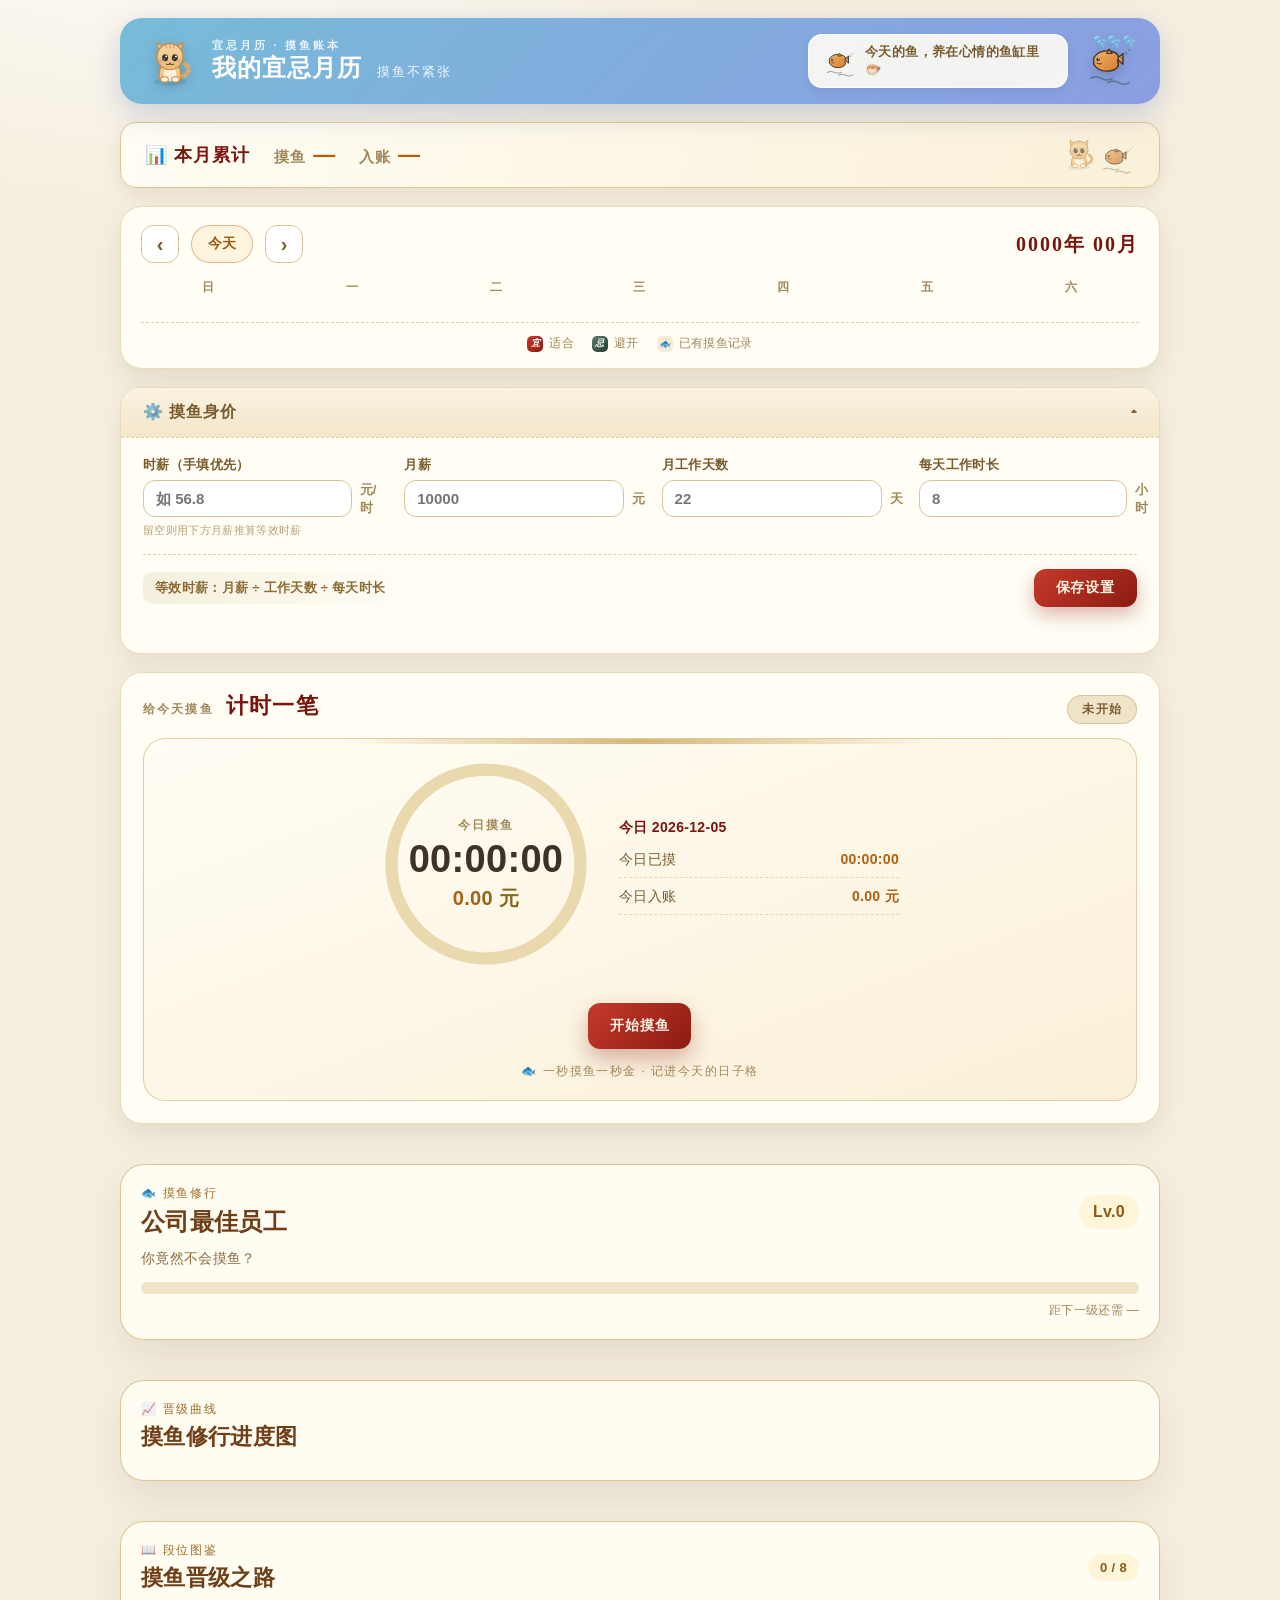
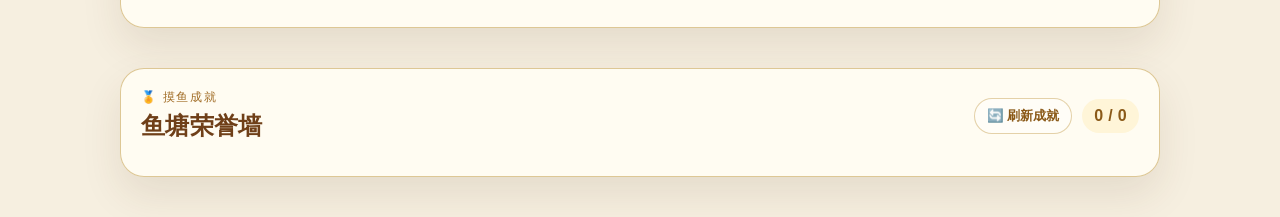
==== extension/full.html @ 632008d7 "feat: 等级系统v1" ====
<!DOCTYPE html>
<html lang="zh-CN">
<head>
  <meta charset="utf-8" />
  <meta name="viewport" content="width=device-width, initial-scale=1.0" />
  <title>宜忌月历 · 摸鱼账本</title>
  <link rel="stylesheet" href="css/style.css" />
  <link rel="stylesheet" href="css/mascots.css" />
</head>
<body>
  <div class="app">
    <!-- 顶部横幅：猫与鱼 · 可爱月历 -->
    <header class="banner">
      <div class="banner-deco banner-deco-left"><img src="assets/mascot-cat.svg" alt="打盹摸鱼小猫" class="mascot-inline" /></div>
      <div class="banner-text">
        <span class="banner-kicker">宜忌月历 · 摸鱼账本</span>
        <h1 class="banner-title">我的宜忌月历 <em>摸鱼不紧张</em></h1>
      </div>
      <div class="banner-fortune" id="banner-fortune">
        <span class="fortune-cat"><img src="assets/mascot-fish.svg" alt="摸鱼小鱼" class="mascot-inline" /></span>
        <span class="fortune-text" id="fortune-text">🐟 今日摸鱼 · 明日摸鱼</span>
      </div>
      <div class="banner-deco banner-deco-right"><img src="assets/mascot-fish.svg" alt="摸鱼小鱼" class="mascot-inline" />
        <span class="mf-bubbles"><span>🫧</span><span>🫧</span><span>🫧</span></span>
      </div>
    </header>

    <!-- 月汇总卡片 -->
    <div class="month-summary" id="cal-summary">
      <span class="month-summary-label">📊 本月累计</span>
      <span class="month-summary-item"><span class="month-summary-k">摸鱼</span><b id="cal-summary-time">—</b></span>
      <span class="month-summary-item"><span class="month-summary-k">入账</span><b id="cal-summary-amount">—</b></span>
      <div class="month-summary-deco">
        <img src="assets/mascot-cat.svg" alt="" class="summary-mascot summary-cat" />
        <img src="assets/mascot-fish.svg" alt="" class="summary-mascot summary-fish" />
      </div>
    </div>

    <!-- 月历主体 -->
    <main class="calendar-wrap" aria-label="宜忌月历">
      <div class="cal-toolbar">
        <button class="cal-nav" id="cal-prev" type="button" aria-label="上一月">‹</button>
        <button class="cal-hl" id="cal-today" type="button">今天</button>
        <button class="cal-nav" id="cal-next" type="button" aria-label="下一月">›</button>
        <h2 class="cal-title" id="cal-title">0000年 00月</h2>
      </div>

      <div class="cal-weekdays">
        <span>日</span><span>一</span><span>二</span><span>三</span>
        <span>四</span><span>五</span><span>六</span>
      </div>

      <div class="cal-grid" id="cal-grid"></div>

      <div class="cal-legend">
        <span><i class="dot dot-yi">宜</i>适合</span>
        <span><i class="dot dot-ji">忌</i>避开</span>
        <span><i class="dot dot-fish">🐟</i>已有摸鱼记录</span>
      </div>
    </main>

    <!-- 设置面板：薪资模型（位于月历下方，默认展开） -->
    <section class="settings" id="settings-panel" data-open="true" aria-label="薪资设置">
      <button class="settings-toggle" id="settings-toggle" type="button" aria-expanded="true">
        <span>⚙️ 摸鱼身价</span><span class="settings-arrow">▾</span>
      </button>
      <div class="settings-body" id="settings-body">
        <div class="settings-grid">
          <div class="field field-rate">
            <label for="rate-input">时薪（手填优先）</label>
            <div class="field-input">
              <input id="rate-input" type="text" placeholder="如 56.8" />
              <span class="unit">元/时</span>
            </div>
            <p class="field-hint">留空则用下方月薪推算等效时薪</p>
          </div>

          <div class="field">
            <label for="salary-input">月薪</label>
            <div class="field-input">
              <input id="salary-input" type="text" placeholder="10000" />
              <span class="unit">元</span>
            </div>
          </div>

          <div class="field">
            <label for="workdays-input">月工作天数</label>
            <div class="field-input">
              <input id="workdays-input" type="text" placeholder="22" />
              <span class="unit">天</span>
            </div>
          </div>

          <div class="field">
            <label for="hours-input">每天工作时长</label>
            <div class="field-input">
              <input id="hours-input" type="text" placeholder="8" />
              <span class="unit">小时</span>
            </div>
          </div>
        </div>
        <div class="settings-foot">
          <p class="effective-rate" id="effective-rate" role="status">
            等效时薪：月薪 ÷ 工作天数 ÷ 每天时长
          </p>
          <button class="btn btn-save" id="settings-save" type="button">保存设置</button>
        </div>
        <p id="settings-error" class="settings-error" role="alert"></p>
      </div>
    </section>

    <!-- 计时器：为"今天"记一笔账 -->
    <section class="timer-wrap" id="timer-card" data-state="idle" aria-label="摸鱼计时器">
      <div class="timer-head">
        <span class="pane-kicker">给今天摸鱼</span>
        <h2 class="pane-title">计时一笔</h2>
        <span class="status-chip" id="status-chip">未开始</span>
      </div>

      <div class="timer-card">
        <div class="timer-main">
          <div class="ring-wrap">
            <svg class="ring" viewBox="0 0 240 240" role="img" aria-label="计时进度">
              <circle class="ring-track" cx="120" cy="120" r="108" />
              <circle class="ring-progress" id="ring-progress" cx="120" cy="120" r="108" transform="rotate(-90 120 120)" />
            </svg>
            <div class="ring-center">
              <span class="ring-label" id="ring-label">今日摸鱼</span>
              <div id="time-text" class="time-text">00:00:00</div>
              <div id="amount-text" class="amount-text">0.00 元</div>
            </div>
          </div>
          <div class="timer-today" id="timer-today"></div>
        </div>

        <p id="rate-error" class="error-msg" role="alert"></p>
        <div id="timer-controls" class="controls">
          <button class="btn btn-start" id="btn-start">开始摸鱼</button>
          <button class="btn btn-pause is-hidden" id="btn-pause">暂停</button>
          <button class="btn btn-start is-hidden" id="btn-resume">继续摸鱼</button>
        </div>
        <p class="pane-note">🐟 一秒摸鱼一秒金 · 记进今天的日子格</p>
      </div>
    </section>

    <section class="level-panel" id="full-level-card" aria-label="摸鱼等级">
      <div class="level-head">
        <div>
          <span class="level-kicker">🐟 摸鱼修行</span>
          <h2 id="full-level-title">公司最佳员工</h2>
        </div>
        <span class="level-badge" id="full-level-badge">Lv.0</span>
      </div>
      <p class="level-flavor" id="full-level-flavor">你竟然不会摸鱼？</p>
      <div class="level-bar"><i id="full-level-bar-fill"></i></div>
      <p class="level-next" id="full-level-next">距下一级还需 —</p>
    </section>

    <section class="level-chart" id="full-level-chart" aria-label="等级晋级曲线">
      <div class="chart-head">
        <span class="chart-kicker">📈 晋级曲线</span>
        <h2>摸鱼修行进度图</h2>
      </div>
      <div class="chart-canvas" id="full-chart-canvas"></div>
    </section>

    <section class="level-gallery" id="full-level-gallery" aria-label="摸鱼等级图鉴">
      <div class="gallery-head">
        <div>
          <span class="gallery-kicker">📖 段位图鉴</span>
          <h2>摸鱼晋级之路</h2>
        </div>
        <span class="gallery-progress" id="full-gallery-progress">0 / 8</span>
      </div>
      <div class="gallery-list" id="full-gallery-list"></div>
    </section>

    <section class="achievements" id="achievements-panel" aria-label="摸鱼成就">
      <div class="achievements-head">
        <div>
          <span class="achievements-kicker">🏅 摸鱼成就</span>
          <h2>鱼塘荣誉墙</h2>
        </div>
        <div class="achievements-head-right">
          <button type="button" class="achievements-refresh" id="achievements-refresh">🔄 刷新成就</button>
          <span class="achievements-count" id="achievements-count">0 / 0</span>
        </div>
      </div>
      <div class="achievements-grid" id="achievements-grid"></div>
    </section>
  </div>

  <script src="js/calendar-tooltip.js"></script>
  <script src="js/yiji-data.js"></script>
  <script src="js/moyu-timer.js"></script>
  <script src="js/achievements.js"></script>
  <script src="js/achievement-engine.js"></script>
  <script src="js/popup.js"></script>
  <script src="js/wallet.js"></script>
  <script src="js/level.js"></script>
</body>
</html>
---- extension/css/style.css ----
/* ============================================================
   宜·忌月历 · 摸鱼账本
   设计语言：现代可爱月历 —— 暖米底 + 猫鱼点缀 + 朱砂宜/黛绿忌 + 圆角卡片
   装饰：顶部猫/鱼 emoji、印章式宜/忌角标、底部趣味吉祥话、月历格子实时更新
   ============================================================ */

* {
  box-sizing: border-box;
  margin: 0;
  padding: 0;
}

html {
  scroll-behavior: smooth;
}

body {
  font-family: "PingFang SC", "Microsoft YaHei", "Songti SC", sans-serif;
  background:
    radial-gradient(1100px 640px at 12% -8%, rgba(255, 255, 255, 0.85), transparent 55%),
    #f6efe0;
  color: #3a3328;
  -webkit-font-smoothing: antialiased;
  letter-spacing: 0.02em;
  min-height: 100vh;
}

button {
  font-family: inherit;
}

.app {
  max-width: 1080px;
  margin: 0 auto;
  padding: 18px 20px 40px;
  display: flex;
  flex-direction: column;
  gap: 18px;
}

/* —— 顶部横幅 —— */
.banner {
  display: flex;
  align-items: center;
  gap: 16px;
  padding: 16px 24px;
  border-radius: 22px;
  background:
    linear-gradient(95deg, rgba(255, 255, 255, 0.06), rgba(255, 255, 255, 0.02)),
    linear-gradient(135deg, #6fb7d6, #8a9ce2);
  color: #fff;
  box-shadow: 0 10px 30px rgba(90, 120, 180, 0.28);
  position: relative;
  overflow: hidden;
}

.banner-deco {
  flex: 0 0 auto;
  position: relative;
  width: 52px;
  height: 52px;
  filter: drop-shadow(0 4px 6px rgba(0, 0, 0, 0.16));
}
.banner-deco img {
  width: 100%;
  height: 100%;
  display: block;
}
.banner-deco .mf-bubbles {
  position: absolute;
  right: 0;
  top: 0;
  font-size: 11px;
  color: rgba(255, 255, 255, 0.85);
  pointer-events: none;
}
.banner-text {
  flex: 1 1 auto;
  line-height: 1.25;
}
.banner-kicker {
  display: block;
  font-size: 11px;
  letter-spacing: 0.26em;
  opacity: 0.85;
  font-weight: 600;
}
.banner-title {
  font-size: 24px;
  font-weight: 800;
  letter-spacing: 0.04em;
}
.banner-title em {
  font-style: normal;
  font-size: 13px;
  font-weight: 500;
  letter-spacing: 0.14em;
  opacity: 0.9;
  margin-left: 8px;
}
.banner-fortune {
  flex: 0 0 auto;
  max-width: 260px;
  display: flex;
  align-items: center;
  gap: 8px;
  font-size: 13px;
  font-weight: 700;
  line-height: 1.4;
  letter-spacing: 0.03em;
  padding: 8px 14px;
  border-radius: 14px;
  background: rgba(255, 253, 244, 0.9);
  color: #7a5b2e;
  border: 1px solid rgba(255, 255, 255, 0.5);
  box-shadow: 0 4px 10px rgba(60, 80, 120, 0.12);
}
.banner-fortune .fortune-cat {
  flex: 0 0 auto;
  width: 34px;
  height: 34px;
}
.banner-fortune .fortune-cat img {
  width: 100%;
  height: 100%;
  display: block;
}

@keyframes bob {
  0%, 100% { transform: translateY(0); }
  50% { transform: translateY(-5px); }
}

/* —— 设置面板 —— */
.settings {
  background: #fffdf4;
  border: 1px solid #e8dcBE;
  border-radius: 20px;
  box-shadow: 0 10px 26px rgba(120, 100, 60, 0.12);
  overflow: hidden;
}

.settings-toggle {
  width: 100%;
  display: flex;
  align-items: center;
  justify-content: space-between;
  padding: 14px 22px;
  border: none;
  background: linear-gradient(180deg, #fbf3e2, #f3e6c9);
  font-size: 16px;
  font-weight: 700;
  color: #7a5b2e;
  cursor: pointer;
  letter-spacing: 0.06em;
  font-family: inherit;
  transition: background 0.2s;
}
.settings-toggle:hover { background: linear-gradient(180deg, #f8eed8, #f0e0bd); }
.settings-arrow {
  transition: transform 0.25s ease;
  font-size: 13px;
}
.settings[data-open="true"] .settings-arrow { transform: rotate(180deg); }

.settings-body {
  padding: 18px 22px 20px;
  border-top: 1px dashed #e0d0a8;
}
.settings-body.is-hidden { display: none; }
.is-hidden { display: none; }

.settings-grid {
  display: grid;
  grid-template-columns: repeat(4, 1fr);
  gap: 16px;
}
.field {
  display: flex;
  flex-direction: column;
  gap: 6px;
}
.field label {
  font-size: 13px;
  font-weight: 700;
  color: #7a5b2e;
}
.field-input {
  display: flex;
  align-items: center;
  gap: 8px;
}
.field-input input {
  flex: 1 1 auto;
  min-width: 0;
  padding: 9px 12px;
  border: 1px solid #d8c49a;
  border-radius: 12px;
  font-size: 15px;
  font-weight: 600;
  background: #fff;
  color: #3a3328;
  font-variant-numeric: tabular-nums;
  transition: border-color 0.2s, box-shadow 0.2s;
}
.field-input input:focus {
  outline: none;
  border-color: #b15f0e;
  box-shadow: 0 0 0 3px rgba(177, 95, 14, 0.14);
}
.field-input .unit {
  font-size: 13px;
  color: #a0885a;
  font-weight: 600;
}
.field-hint {
  font-size: 11px;
  color: #b8a178;
}

.settings-foot {
  display: flex;
  align-items: center;
  justify-content: space-between;
  gap: 14px;
  margin-top: 16px;
  padding-top: 14px;
  border-top: 1px dashed #e0d0a8;
  flex-wrap: wrap;
}
.effective-rate {
  font-size: 13px;
  color: #8c6a34;
  font-weight: 600;
  background: linear-gradient(90deg, rgba(216, 196, 154, 0.25), transparent);
  padding: 7px 12px;
  border-radius: 10px;
}
.settings-error {
  min-height: 18px;
  margin-top: 8px;
  color: #b3261e;
  font-size: 13px;
  font-weight: 500;
}

/* —— 通用按钮 —— */
.btn {
  padding: 10px 22px;
  border: none;
  border-radius: 12px;
  font-size: 14px;
  font-weight: 700;
  cursor: pointer;
  letter-spacing: 0.06em;
  transition: transform 0.15s ease, box-shadow 0.2s ease, background 0.2s ease;
}
.btn:hover { transform: translateY(-2px); }
.btn:active { transform: translateY(0); }
.btn:focus-visible { outline: 2px solid #b15f0e; outline-offset: 2px; }

.btn-save {
  background: linear-gradient(135deg, #c43a2a, #8c1b12);
  color: #fff6e6;
  box-shadow: 0 8px 18px rgba(140, 27, 18, 0.3);
}
.btn-save:hover { box-shadow: 0 10px 22px rgba(140, 27, 18, 0.36); }

/* —— 月历 —— */
.calendar-wrap {
  background: #fffdf4;
  border: 1px solid #e8dcBE;
  border-radius: 22px;
  padding: 18px 20px 16px;
  box-shadow: 0 12px 30px rgba(120, 100, 60, 0.14);
  /* 兜底：杜绝子元素把月历盒横向撑出父容器 */
  min-width: 0;
  overflow: hidden;
}

.cal-toolbar {
  display: flex;
  align-items: center;
  gap: 12px;
  flex-wrap: wrap;
}
.cal-nav {
  width: 38px;
  height: 38px;
  border-radius: 12px;
  border: 1px solid #d8c49a;
  background: #fff;
  color: #7a5b2e;
  font-size: 20px;
  font-weight: 700;
  cursor: pointer;
  transition: background 0.2s, transform 0.15s;
}
.cal-nav:hover { background: #f6ecd4; transform: translateY(-2px); }
.cal-hl {
  padding: 9px 16px;
  border-radius: 999px;
  border: 1px solid rgba(177, 95, 14, 0.4);
  background: #fff4e0;
  color: #9c5a10;
  font-weight: 700;
  font-size: 14px;
  cursor: pointer;
  transition: background 0.2s, transform 0.15s;
}
.cal-hl:hover { background: #ffedcc; transform: translateY(-2px); }
.cal-title {
  font-size: 20px;
  font-weight: 800;
  letter-spacing: 0.1em;
  color: #7a140e;
  margin-left: auto;
  font-family: "Songti SC", "SimSun", serif;
  font-variant-numeric: tabular-nums;
}

.cal-weekdays {
  display: grid;
  grid-template-columns: repeat(7, minmax(0, 1fr));
  gap: 8px;
  margin: 16px 0 8px;
}
.cal-weekdays span {
  text-align: center;
  font-size: 12px;
  font-weight: 700;
  letter-spacing: 0.1em;
  color: #a0885a;
  padding-bottom: 4px;
}

/* 月汇总卡片 —— 独立于月历网格，不继承 .calendar-wrap 的字体/间距 */
.month-summary {
  display: flex;
  align-items: center;
  gap: 24px;
  flex-wrap: wrap;
  padding: 14px 24px;
  border-radius: 16px;
  background: linear-gradient(105deg, #fffdf4 0%, #faf0d8 100%);
  border: 1px solid #e0c88e;
  box-shadow: 0 6px 20px rgba(120, 80, 30, 0.12);
  font-size: 18px;
  font-weight: 700;
  color: #3a3328;
}
.month-summary-label {
  font-weight: 800;
  letter-spacing: 0.06em;
  color: #7a140e;
  font-size: 18px;
}
.month-summary-item {
  display: flex;
  align-items: baseline;
  gap: 8px;
}
.month-summary-k {
  font-size: 15px;
  color: #a0885a;
  font-weight: 600;
}
.month-summary-item b {
  font-size: 22px;
  font-weight: 800;
  font-variant-numeric: tabular-nums;
  color: #b15f0e;
  min-width: 0;
}

/* 右侧猫鱼小装饰 */
.month-summary-deco {
  margin-left: auto;
  display: flex;
  align-items: center;
  gap: 2px;
}
.summary-mascot {
  width: 36px;
  height: 36px;
  opacity: 0.7;
  transition: opacity 0.3s;
}
.summary-mascot:hover {
  opacity: 1;
}
.summary-cat {
  transform: translateY(-2px);
}
.summary-fish {
  transform: translateY(2px);
}

.cal-grid {
  display: grid;
  grid-template-columns: repeat(7, minmax(0, 1fr));
  gap: 8px;
}

/* 日期格子 */
.day-cell {
  position: relative;
  background: #fffdf6;
  border: 1px solid #ede2c2;
  border-radius: 14px;
  padding: 8px;
  min-height: 118px;
  min-width: 0;
  overflow: hidden;
  display: flex;
  flex-direction: column;
  gap: 4px;
  transition: transform 0.15s ease, box-shadow 0.2s ease, border-color 0.2s;
  cursor: default;
}
.day-cell:hover {
  transform: translateY(-3px);
  box-shadow: 0 10px 22px rgba(120, 100, 60, 0.16);
  border-color: #d8c49a;
}
.day-cell.is-other {
  opacity: 0.42;
  background: #fcf8ee;
}
.day-cell.is-today {
  border: 2px solid #e08a2b;
  box-shadow: 0 0 0 4px rgba(224, 138, 43, 0.14);
  background: #fff7ea;
}
.day-cell.has-log .cell-date-num::after {
  content: "🐟";
  margin-left: 3px;
}

.cell-date {
  display: flex;
  align-items: center;
  justify-content: space-between;
}
.cell-date-num {
  font-size: 17px;
  font-weight: 800;
  color: #3a3328;
  font-variant-numeric: tabular-nums;
}
.day-cell.is-today .cell-date-num {
  color: #e08a2b;
}
.cell-date-week {
  font-size: 10px;
  color: #b8a178;
  font-weight: 600;
}

/* 印章式宜/忌 */
.cell-yiji {
  display: flex;
  flex-direction: column;
  gap: 3px;
}
.cell-yi, .cell-ji {
  font-size: 11px;
  line-height: 1.25;
  color: #6a4b28;
  display: flex;
  gap: 5px;
  align-items: baseline;
  min-width: 0;
}
.cell-yi { color: #7a140e; }
.cell-ji { color: #3b5a4e; }

.cell-yiji .chip {
  flex: 0 0 auto;
  width: 18px;
  font-size: 10px;
  font-weight: 800;
  text-align: center;
  padding: 1px 0;
  border-radius: 5px;
  color: #fff;
  transform: rotate(-4deg);
}
.chip-yi { background: linear-gradient(135deg, #c43a2a, #8c1b12); }
.chip-ji { background: linear-gradient(135deg, #5a7d6e, #24392f); }

.cell-yi span, .cell-ji span {
  overflow: hidden;
  text-overflow: ellipsis;
  white-space: nowrap;
  min-width: 0;
}

/* 摸鱼数据行 */
.cell-log {
  margin-top: auto;
  padding-top: 4px;
  border-top: 1px dashed #ead9af;
  display: grid;
  grid-gap: 2px;
}
.cell-log-row {
  display: flex;
  align-items: center;
  justify-content: space-between;
  font-size: 11px;
  color: #a0885a;
  min-width: 0;
}
.cell-log-row > span {
  flex: 0 0 auto;
}
.cell-log-row b {
  color: #8c6a34;
  font-variant-numeric: tabular-nums;
  font-weight: 700;
  min-width: 0;
  overflow: hidden;
  text-overflow: ellipsis;
  white-space: nowrap;
}
.cell-log-row .amt {
  color: #b15f0e;
}

/* 日期悬浮窗（tooltip）——与网页版同源样式 */
.cal-tooltip {
  position: fixed;
  z-index: 9999;
  display: none;
  min-width: 200px;
  max-width: 280px;
  padding: 12px 14px;
  border-radius: 16px;
  background: linear-gradient(180deg, #fffdf6, #fbf3e2);
  border: 1px solid #e0c88e;
  box-shadow: 0 14px 34px rgba(120, 80, 30, 0.28);
  font-size: 12px;
  color: #3a3328;
  line-height: 1.5;
  letter-spacing: 0.02em;
  pointer-events: none;
}
.cal-tooltip .tt-date {
  font-size: 13px;
  font-weight: 800;
  color: #7a140e;
  letter-spacing: 0.04em;
  margin-bottom: 8px;
  padding-bottom: 6px;
  border-bottom: 1px dashed #e0d0a8;
}
.cal-tooltip .tt-head {
  display: flex;
  align-items: center;
  gap: 6px;
  margin: 8px 0 4px;
}
.cal-tooltip .tt-item {
  font-size: 11px;
  font-weight: 700;
  letter-spacing: 0.12em;
  color: #a0885a;
}
.cal-tooltip .tt-yiji {
  display: flex;
  gap: 12px;
}
.cal-tooltip .tt-col {
  flex: 1 1 0;
  min-width: 0;
}
.cal-tooltip .tt-col .chip {
  display: inline-block;
  width: 16px;
  font-size: 9px;
  font-weight: 800;
  text-align: center;
  padding: 1px 0;
  border-radius: 5px;
  color: #fff;
  transform: rotate(-4deg);
  margin-bottom: 2px;
}
.cal-tooltip .tt-col ul {
  list-style: none;
  margin: 2px 0 0;
  padding: 0;
  display: flex;
  flex-direction: column;
  gap: 2px;
}
.cal-tooltip .tt-col li {
  font-size: 12px;
  color: #6a4b28;
  white-space: normal;
  overflow-wrap: anywhere;
}
.cal-tooltip .tt-col .tt-empty {
  color: #b8a178;
}
.cal-tooltip .tt-book {
  display: grid;
  gap: 4px;
  margin-top: 2px;
}
.cal-tooltip .tt-row {
  display: flex;
  align-items: baseline;
  justify-content: space-between;
  gap: 10px;
}
.cal-tooltip .tt-row span {
  color: #a0885a;
  font-size: 12px;
}
.cal-tooltip .tt-row b {
  color: #8c6a34;
  font-variant-numeric: tabular-nums;
  font-weight: 700;
  white-space: nowrap;
}
.cal-tooltip .tt-row b.amt {
  color: #b15f0e;
}

/* 底部图例 */
.cal-legend {
  display: flex;
  gap: 18px;
  justify-content: center;
  flex-wrap: wrap;
  margin-top: 14px;
  padding-top: 12px;
  border-top: 1px dashed #e0d0a8;
  font-size: 12px;
  color: #a0885a;
}
.cal-legend span {
  display: inline-flex;
  align-items: center;
  gap: 6px;
}
.cal-legend .dot {
  display: inline-flex;
  align-items: center;
  justify-content: center;
  width: 16px;
  height: 16px;
  border-radius: 5px;
  font-size: 9px;
  font-weight: 800;
  color: #fff;
}
.dot-yi { background: linear-gradient(135deg, #c43a2a, #8c1b12); }
.dot-ji { background: linear-gradient(135deg, #5a7d6e, #24392f); }
.dot-fish { background: #f6ecd4; height: auto; }

/* —— 计时器 —— */
.timer-wrap {
  background: #fffdf4;
  border: 1px solid #e8dcBE;
  border-radius: 22px;
  padding: 18px 22px 22px;
  box-shadow: 0 12px 30px rgba(120, 100, 60, 0.14);
}
.timer-head {
  display: flex;
  align-items: baseline;
  gap: 12px;
  flex-wrap: wrap;
  margin-bottom: 14px;
}
.pane-kicker {
  font-size: 12px;
  font-weight: 600;
  letter-spacing: 0.18em;
  color: #a0885a;
}
.pane-title {
  font-size: 22px;
  font-weight: 800;
  letter-spacing: 0.06em;
  color: #7a140e;
  font-family: "Songti SC", "SimSun", serif;
}
.status-chip {
  display: inline-block;
  margin-left: auto;
  padding: 5px 14px;
  border-radius: 999px;
  font-size: 12px;
  font-weight: 700;
  letter-spacing: 0.1em;
  background: #efe4c8;
  color: #7a5b2e;
  border: 1px solid rgba(160, 130, 80, 0.3);
  transition: background 0.25s, color 0.25s, box-shadow 0.25s;
}
.status-chip.is-running {
  background: linear-gradient(90deg, #d98817, #b15f0e);
  color: #fff6e6;
  border-color: transparent;
  box-shadow: 0 4px 14px rgba(177, 95, 14, 0.4);
}
.status-chip.is-paused {
  background: linear-gradient(90deg, #9aa83f, #7c8a26);
  color: #fff;
  border-color: transparent;
  box-shadow: 0 4px 14px rgba(124, 138, 38, 0.4);
}

.timer-card {
  position: relative;
  background: linear-gradient(160deg, #fffdf4, #faf0d8);
  border: 1px solid rgba(200, 166, 96, 0.5);
  border-radius: 22px;
  padding: 20px;
  text-align: center;
  overflow: hidden;
}
.timer-card::before {
  content: "";
  position: absolute;
  top: 0;
  left: 20%;
  right: 20%;
  height: 5px;
  border-radius: 0 0 8px 8px;
  background: linear-gradient(90deg, transparent, #c49a4a, transparent);
  opacity: 0.7;
}
.timer-card.is-running {
  box-shadow: 0 0 0 4px rgba(177, 95, 14, 0.06);
}
.timer-main {
  display: flex;
  align-items: center;
  justify-content: center;
  gap: 28px;
  flex-wrap: wrap;
}

.ring-wrap {
  position: relative;
  width: 210px;
  height: 210px;
  flex: 0 0 auto;
}
.ring {
  width: 100%;
  height: 100%;
  transform: rotate(90deg) scale(-1, 1);
}
.ring-track {
  fill: none;
  stroke: #ead9af;
  stroke-width: 14;
}
.ring-progress {
  fill: none;
  stroke: #b15f0e;
  stroke-width: 14;
  stroke-linecap: round;
  stroke-dasharray: 678.58;
  stroke-dashoffset: 678.58;
  transition: stroke-dashoffset 0.4s ease, stroke 0.4s ease;
}
.timer-card.is-running .ring-progress { stroke: #b3261e; }
.timer-card.is-paused .ring-progress { stroke: #3b5a4e; }
.ring-center {
  position: absolute;
  inset: 0;
  display: flex;
  flex-direction: column;
  align-items: center;
  justify-content: center;
}
.ring-label {
  font-size: 12px;
  font-weight: 600;
  letter-spacing: 0.16em;
  color: #a0885a;
  margin-bottom: 4px;
}
.time-text {
  font-size: 38px;
  font-weight: 700;
  font-variant-numeric: tabular-nums;
  color: #3a3328;
  transition: color 0.4s ease;
}
.timer-card.is-running .time-text {
  background: linear-gradient(180deg, #b3261e, #7a140e);
  -webkit-background-clip: text;
  background-clip: text;
  color: transparent;
}
.timer-card.is-paused .time-text {
  background: linear-gradient(180deg, #3b5a4e, #24392f);
  -webkit-background-clip: text;
  background-clip: text;
  color: transparent;
}
.amount-text {
  margin-top: 4px;
  font-size: 20px;
  font-weight: 700;
  background: linear-gradient(90deg, #b15f0e, #7c6a20);
  -webkit-background-clip: text;
  background-clip: text;
  color: transparent;
  font-variant-numeric: tabular-nums;
}

.timer-today {
  flex: 1 1 200px;
  max-width: 280px;
  text-align: left;
  font-size: 14px;
  color: #7a5b2e;
  line-height: 2;
}
.timer-today .today-row {
  display: flex;
  justify-content: space-between;
  align-items: baseline;
  border-bottom: 1px dashed #ead9af;
  padding: 4px 0;
}
.timer-today .today-row b {
  color: #b15f0e;
  font-weight: 800;
  font-variant-numeric: tabular-nums;
}
.timer-today .today-date {
  font-weight: 800;
  color: #7a140e;
}

.error-msg {
  min-height: 20px;
  margin: 10px 0 4px;
  color: #b3261e;
  font-size: 13px;
  font-weight: 500;
}
.controls {
  display: flex;
  justify-content: center;
  gap: 14px;
  min-height: 46px;
}

.btn-start {
  background: linear-gradient(135deg, #c43a2a, #8c1b12);
  color: #fff6e6;
  box-shadow: 0 10px 22px rgba(140, 27, 18, 0.32);
}
.btn-start:hover { box-shadow: 0 12px 26px rgba(140, 27, 18, 0.38); }
.btn-pause {
  background: linear-gradient(135deg, #d98817, #b15f0e);
  color: #fff6e6;
  box-shadow: 0 10px 22px rgba(177, 95, 14, 0.32);
}
.btn-pause:hover { box-shadow: 0 12px 26px rgba(177, 95, 14, 0.38); }
.controls .btn {
  animation: pop-in 0.25s ease both;
}

@keyframes pop-in {
  from { opacity: 0; transform: translateY(6px) scale(0.96); }
  to { opacity: 1; transform: translateY(0) scale(1); }
}

.pane-note {
  margin-top: 14px;
  text-align: center;
  font-size: 12px;
  letter-spacing: 0.12em;
  color: #a0885a;
}

/* —— 响应式 —— */
@media (max-width: 860px) {
  .settings-grid {
    grid-template-columns: repeat(2, 1fr);
  }
  .day-cell {
    min-height: 104px;
    padding: 6px;
  }
  .cell-yi, .cell-ji {
    font-size: 10px;
  }
}
@media (max-width: 560px) {
  .app {
    padding: 12px 10px 30px;
  }
  .banner {
    padding: 14px 16px;
    flex-wrap: wrap;
  }
  .banner-fortune {
    width: 100%;
    max-width: none;
    order: 3;
  }
  .banner-deco { width: 40px; height: 40px; }
  .cal-toolbar { gap: 8px; }
  .cal-title {
    width: 100%;
    margin-left: 0;
    order: -1;
    text-align: center;
  }
  .cal-grid, .cal-weekdays {
    gap: 4px;
  }
  .day-cell {
    min-height: 92px;
    padding: 5px;
  }
  .cell-date-num { font-size: 15px; }
  .cell-yi, .cell-ji, .cell-log-row { font-size: 9px; }
  .cell-yiji .chip { width: 15px; font-size: 9px; }
  .ring-wrap { width: 180px; height: 180px; }
  .time-text { font-size: 32px; }
  .settings-body { padding: 16px; }
}

/* ============================================================
   Chrome 扩展 popup 紧凑小窗布局
   只保留今日宜忌 / 今日账本 / 紧凑计时器三块 + 一个打开完整页按钮，
   窄高设计，一眼看全。
   ============================================================ */
html.popup-html {
  width: 360px;
  min-width: 360px;
  max-width: 360px;
  margin: 0;
  padding: 0;
  overflow-x: hidden;
}
.popup-body {
  width: 360px;
  min-width: 360px;
  max-width: 360px;
  margin: 0;
  height: auto;
  min-height: 420px;
  max-height: 600px;
  overflow-y: auto;
  overflow-x: hidden;
}

/* 完整页 full.html 使用普通 body（.app 自带 max-width:1080px 居中） */

/* —— 简洁小窗骨架 —— */
.mini-app {
  display: flex;
  flex-direction: column;
  gap: 12px;
  padding: 12px;
}

/* —— 小窗顶部横幅（复用现有 banner 画风，压缩高度保紧凑）—— */
.mini-app .mini-banner {
  flex-wrap: wrap;
  align-items: center;
  gap: 10px;
  padding: 12px 14px 10px;
  border-radius: 18px;
}
.mini-banner .banner-deco {
  width: 40px;
  height: 40px;
}
.mini-banner .banner-title {
  font-size: 19px;
  letter-spacing: 0.03em;
}
.mini-banner .banner-title em {
  font-size: 12px;
  margin-left: 6px;
}
.mini-banner .banner-kicker {
  font-size: 10px;
  letter-spacing: 0.22em;
}
.mini-banner .banner-deco-right .mf-bubbles {
  font-size: 9px;
}
.mini-banner .mini-fortune {
  flex: 1 1 100%;
  margin: 0;
  padding: 6px 12px;
  display: flex;
  align-items: center;
  gap: 6px;
  border-radius: 999px;
  background: rgba(255, 253, 244, 0.92);
  color: #7a5b2e;
  border: 1px solid rgba(255, 255, 255, 0.5);
  font-size: 12px;
  font-weight: 700;
  letter-spacing: 0.03em;
  line-height: 1.35;
  box-shadow: 0 3px 8px rgba(60, 80, 120, 0.10);
}
.mini-banner .mini-fortune::before {
  content: "🐟";
  flex: 0 0 auto;
}

.mini-card {
  background: #fffdf4;
  border: 1px solid #e8dcbe;
  border-radius: 18px;
  padding: 12px 14px;
  box-shadow: 0 8px 20px rgba(120, 100, 60, 0.10);
}

.mini-head {
  display: flex;
  align-items: baseline;
  justify-content: space-between;
  margin-bottom: 8px;
}
.mini-head-title {
  font-size: 14px;
  font-weight: 800;
  letter-spacing: 0.06em;
  color: #7a140e;
}
.mini-sub,
.mini-date {
  font-size: 11px;
  font-weight: 600;
  color: #a0885a;
  font-variant-numeric: tabular-nums;
}

/* 今日宜忌 */
.mini-yiji-cols {
  display: flex;
  flex-direction: column;
  gap: 6px;
}
.mini-row {
  display: flex;
  align-items: baseline;
  gap: 8px;
  font-size: 13px;
  line-height: 1.3;
  min-width: 0;
}
.mini-yi { color: #7a140e; }
.mini-ji { color: #3b5a4e; }
.mini-row .chip {
  flex: 0 0 auto;
  width: 18px;
  font-size: 10px;
  font-weight: 800;
  text-align: center;
  padding: 1px 0;
  border-radius: 5px;
  color: #fff;
  transform: rotate(-4deg);
}

/* 今日账本 */
.mini-book-rows {
  display: flex;
  gap: 18px;
}
.mini-book-row {
  flex: 1 1 0;
  display: flex;
  align-items: baseline;
  justify-content: space-between;
  gap: 6px;
  font-size: 12px;
  color: #a0885a;
  min-width: 0;
}
.mini-book-row b {
  color: #8c6a34;
  font-variant-numeric: tabular-nums;
  font-weight: 700;
  white-space: nowrap;
}
.mini-book-row b.amt { color: #b15f0e; }

/* 紧凑计时器 */
.mini-timer {
  border-color: #e0c88e;
}
.mini-timer-top {
  display: flex;
  align-items: center;
  justify-content: space-between;
  margin-bottom: 6px;
}
.mini-timer-label {
  font-size: 13px;
  font-weight: 800;
  letter-spacing: 0.06em;
  color: #7a5b2e;
}
.mini-timer-main {
  display: flex;
  align-items: baseline;
  justify-content: center;
  gap: 12px;
  margin: 4px 0 2px;
}
.mini-time {
  font-size: 30px;
  font-weight: 800;
  color: #3a3328;
  font-variant-numeric: tabular-nums;
  letter-spacing: 0.02em;
}
.mini-amount {
  font-size: 14px;
  font-weight: 700;
  color: #b15f0e;
  font-variant-numeric: tabular-nums;
}
.mini-timer .error-msg {
  margin: 6px 0 2px;
  text-align: center;
}
.mini-controls {
  display: flex;
  justify-content: center;
  gap: 12px;
  margin-top: 8px;
  min-height: 40px;
}

/* 打开完整页面按钮 */
.mini-app .btn-full {
  width: 100%;
  padding: 12px 16px;
  font-size: 15px;
  border-radius: 14px;
  background: linear-gradient(135deg, #6fb7d6, #8a9ce2);
  color: #fff;
  box-shadow: 0 8px 18px rgba(90, 120, 180, 0.28);
}
.mini-app .btn-full:hover {
  box-shadow: 0 10px 22px rgba(90, 120, 180, 0.34);
}

/* ===== 喝水提醒设置区 ===== */
.mini-water .water-rows {
  display: flex;
  flex-direction: column;
  gap: 10px;
  margin-top: 8px;
}
.mini-water .water-row {
  display: flex;
  align-items: center;
  gap: 10px;
}
.mini-water .water-label {
  flex: 0 0 auto;
  font-size: 13px;
  color: #7a5b2e;
}
.mini-water .water-select {
  flex: 1;
  padding: 6px 10px;
  font-size: 13px;
  color: #3a3328;
  background: #fff;
  border: 1px solid #d8c49a;
  border-radius: 8px;
  cursor: pointer;
}
.mini-water .water-select:focus-visible {
  outline: 2px solid #b15f0e;
  outline-offset: 1px;
}
.mini-water .water-custom {
  width: 72px;
  padding: 6px 8px;
  font-size: 13px;
  color: #3a3328;
  background: #fff;
  border: 1px solid #d8c49a;
  border-radius: 8px;
}
.mini-water .water-custom.is-hidden {
  display: none;
}

/* 开关（复用于启用/提示音） */
.water-switch {
  position: relative;
  display: inline-block;
  width: 40px;
  height: 22px;
  cursor: pointer;
  flex: 0 0 auto;
}
.water-switch input {
  position: absolute;
  opacity: 0;
  width: 0;
  height: 0;
}
.water-switch .water-slider {
  position: absolute;
  inset: 0;
  background: #d8c49a;
  border-radius: 22px;
  transition: background 0.2s ease;
}
.water-switch .water-slider::before {
  content: "";
  position: absolute;
  left: 3px;
  top: 3px;
  width: 16px;
  height: 16px;
  background: #fff;
  border-radius: 50%;
  box-shadow: 0 1px 3px rgba(0, 0, 0, 0.2);
  transition: transform 0.2s ease;
}
.water-switch input:checked + .water-slider {
  background: linear-gradient(135deg, #6fb7d6, #8a9ce2);
}
.water-switch input:checked + .water-slider::before {
  transform: translateX(18px);
}
.water-switch input:focus-visible + .water-slider {
  outline: 2px solid #b15f0e;
  outline-offset: 2px;
}
.water-switch-sm {
  width: 36px;
  height: 20px;
}
.water-switch-sm .water-slider::before {
  width: 14px;
  height: 14px;
}
.water-switch-sm input:checked + .water-slider::before {
  transform: translateX(16px);
}

/* ===== V2：静音时段 / 白名单 / 今日统计 ===== */
.mini-water .water-quiet-range {
  gap: 8px;
}
.mini-water .water-quiet-range.is-hidden {
  display: none;
}
.mini-water .water-time {
  flex: 1;
  padding: 5px 8px;
  font-size: 13px;
  color: #3a3328;
  background: #fff;
  border: 1px solid #d8c49a;
  border-radius: 8px;
}
.mini-water .water-dash {
  color: #a0885a;
  flex: 0 0 auto;
}
.mini-water .water-col {
  display: flex;
  flex-direction: column;
  gap: 6px;
}
.mini-water .water-col .water-label {
  font-size: 12px;
  color: #a0885a;
}
.mini-water .water-textarea {
  width: 100%;
  resize: vertical;
  min-height: 44px;
  padding: 8px 10px;
  font-size: 13px;
  line-height: 1.5;
  color: #3a3328;
  background: #fff;
  border: 1px solid #d8c49a;
  border-radius: 8px;
  font-family: inherit;
}
.mini-water .water-textarea:focus-visible,
.mini-water .water-time:focus-visible {
  outline: 2px solid #b15f0e;
  outline-offset: 1px;
}
.mini-water .water-stats {
  display: flex;
  gap: 8px;
  margin-top: 12px;
  padding-top: 12px;
  border-top: 1px dashed #e8dcbe;
}
.mini-water .water-stat {
  flex: 1;
  display: flex;
  flex-direction: column;
  align-items: center;
  gap: 2px;
  padding: 6px 0;
  background: #fffaf0;
  border-radius: 10px;
}
.mini-water .water-stat b {
  font-size: 18px;
  color: #7a5b2e;
  font-variant-numeric: tabular-nums;
}
.mini-water .water-stat span {
  font-size: 11px;
  color: #a0885a;
}

/* —— 成就墙 —— */
.achievements {
  margin-top: 22px;
  background: rgba(255, 253, 244, 0.92);
  border: 1px solid rgba(208, 178, 113, 0.72);
  border-radius: 24px;
  padding: 20px;
  box-shadow: 0 18px 40px rgba(80, 52, 20, 0.10);
}
.achievements-head {
  display: flex;
  justify-content: space-between;
  align-items: center;
  gap: 14px;
  margin-bottom: 14px;
}
.achievements-kicker {
  display: block;
  color: #a06b24;
  font-size: 12px;
  letter-spacing: 0.14em;
}
.achievements h2 {
  margin: 4px 0 0;
  color: #6f3f18;
  font-size: 24px;
}
.achievements-count {
  flex: 0 0 auto;
  padding: 8px 12px;
  border-radius: 999px;
  background: #fff5d8;
  color: #8b5a18;
  font-weight: 800;
}
.achievements-head-right {
  display: flex;
  align-items: center;
  gap: 10px;
  flex: 0 0 auto;
}
.achievements-refresh {
  padding: 8px 12px;
  border-radius: 999px;
  border: 1px solid rgba(208, 178, 113, 0.58);
  background: #fffdf7;
  color: #8b5a18;
  font-weight: 700;
  cursor: pointer;
}
.achievements-refresh:hover {
  background: #fff5d8;
}
.achievements-grid {
  display: grid;
  grid-template-columns: repeat(auto-fit, minmax(230px, 1fr));
  gap: 12px;
}
.achievement-card {
  border: 1px solid rgba(208, 178, 113, 0.58);
  border-radius: 18px;
  padding: 14px;
  background: linear-gradient(180deg, #fffdf7, #fff7df);
  color: #7a5b2e;
}
.achievement-card.is-locked {
  opacity: 0.62;
  filter: saturate(0.72);
}
.achievement-top {
  display: flex;
  gap: 10px;
  align-items: flex-start;
}
.achievement-icon { font-size: 28px; line-height: 1; }
.achievement-title { margin: 0; color: #6f3f18; font-size: 15px; }
.achievement-desc { margin: 5px 0 0; font-size: 12px; color: #8d754c; }
.achievement-flavor { margin: 10px 0 0; font-size: 12px; line-height: 1.55; color: #9a6b31; }
.achievement-progress {
  margin-top: 10px;
  height: 7px;
  border-radius: 999px;
  background: rgba(160, 107, 36, 0.15);
  overflow: hidden;
}
.achievement-progress i {
  display: block;
  height: 100%;
  width: 0;
  border-radius: inherit;
  background: linear-gradient(90deg, #f0a43a, #cf4c35);
}
.achievement-state {
  display: block;
  margin-top: 8px;
  font-size: 11px;
  color: #a0885a;
}
.achievement-toast {
  position: fixed;
  right: 18px;
  bottom: 18px;
  z-index: 20;
  max-width: 320px;
  padding: 14px 16px;
  border-radius: 18px;
  background: #fff8df;
  border: 1px solid #d8ad5c;
  box-shadow: 0 16px 36px rgba(80, 52, 20, 0.18);
  color: #6f3f18;
  animation: pop-in 0.25s ease both;
}
---- extension/css/mascots.css ----
/* ============================================================
   摸鱼通胜 · 轻量视觉资产（纯 emoji + CSS，离线可用）
   与暖调"通胜/月历"配色相融。使用方式见 assets/mascots.html。

   约定：容器继承行内字号的 emoji 组合；背景统一用宣纸米 #
   ============================================================ */

/* —— 通用：缓动浮动（鱼/气泡/睡猫整体） —— */
@keyframes mf-float {
  0%, 100% { transform: translateY(0); }
  50% { transform: translateY(-6px); }
}

/* 打盹猫的闭眼眨动（让闭眼线条轻微睁开又合上） */
@keyframes mf-blink {
  0%, 46%, 100% { transform: scaleY(1); }
  50% { transform: scaleY(0.35); }
}

/* 鱼尾摇摆：以左边缘为支点左右晃动 */
@keyframes mf-tail {
  0%, 100% { transform: rotate(-12deg); }
  50% { transform: rotate(12deg); }
}

/* 水波横向轻轻起伏 */
@keyframes mf-wave {
  0%, 100% { transform: translateX(0) scaleY(1); }
  50% { transform: translateX(3px) scaleY(0.9); }
}

/* 气泡上升 */
@keyframes mf-bubble {
  0% { transform: translateY(0); opacity: 0; }
  15% { opacity: 0.9; }
  100% { transform: translateY(-26px); opacity: 0; }
}

/* 冒泡的"zzz"／字在睡猫头侧缓缓上浮 */
@keyframes mf-zzz {
  0% { transform: translate(0, 0); opacity: 0; }
  25% { opacity: 0.9; }
  100% { transform: translate(4px, -18px); opacity: 0; }
}

/* 躺平猫整体上下轻摆（带呼噜呼吸感） */
.mf-cat-dozing {
  display: inline-block;
  font-size: 3.4rem;          /* 随容器可调 */
  line-height: 1;
  transform-origin: center bottom;
  animation: mf-float 3.6s ease-in-out infinite;
}

/* 闭眼部分：单独套一层做"眨眼"（猫头动画元素里引用 .mf-cat-eye） */
.mf-cat-eye {
  display: inline-block;
  animation: mf-blink 4s ease-in-out infinite;
}

/* 冒出的 zzz（分别不同延迟错开） */
.mf-cat-z {
  position: absolute;
  font-size: 0.35em;
  color: #3b5a4e;
  animation: mf-zzz 2.4s ease-out infinite;
}
.mf-cat-z.z2 { animation-delay: 0.8s; animation-duration: 2.6s; }
.mf-cat-z.z3 { animation-delay: 1.6s; animation-duration: 2.2s; }

/* 摸鱼鱼：鱼尾 🐟 右下摆，整体浮动 */
.mf-fish {
  display: inline-block;
  line-height: 1;
  animation: mf-float 3s ease-in-out infinite;
}
.mf-fish-tail {
  display: inline-block;
  margin-left: -0.02em;
  animation: mf-tail 1.6s ease-in-out infinite;
  transform-origin: left center;
}

/* 水波（🌊 或 波浪长条） */
.mf-wave-line {
  display: inline-flex;
  gap: 0.06em;
  font-size: 0.8em;
  color: #3b5a4e;
}
.mf-wave-line span {
  display: inline-block;
  animation: mf-wave 2.4s ease-in-out infinite;
}
.mf-wave-line span:nth-child(2) { animation-delay: 0.3s; }
.mf-wave-line span:nth-child(3) { animation-delay: 0.6s; }

/* 冒泡组：容器内多颗气泡依次上浮 */
.mf-bubbles span {
  display: inline-block;
  position: relative;
  animation: mf-bubble 2.6s ease-in-out infinite;
}
.mf-bubbles span:nth-child(2) { animation-delay: 0.7s; }
.mf-bubbles span:nth-child(3) { animation-delay: 1.4s; }

/* —— 组合插画骨架：小场景，方便直接塞进空白处/空状态 —— */

/* 摸鱼小猫打盹（用眼睛+耳朵+胡须+腮红 emoji 拼成，配 zzz） */
.mascot-cat {
  position: relative;
  display: inline-flex;
  align-items: center;
  justify-content: center;
  width: 168px;
  height: 150px;
  border-radius: 24px;
  background:
    radial-gradient(120% 90% at 50% 0%, #fffdf4, #f3e3c0);
  border: 1.5px solid rgba(200, 166, 96, 0.5);
  box-shadow: inset 0 0 0 4px rgba(255, 253, 244, 0.6);
}
.mascot-cat .face {
  font-size: 4.2rem;
  line-height: 1;
  animation: mf-blink 4s ease-in-out infinite;
  display: inline-block;
  transform-origin: center;
}
.mascot-cat .cat-body { font-size: 2rem; margin-top: -8px; opacity: 0.85; }
.mascot-cat .mf-cat-z { position: absolute; right: 26px; top: 22px; font-size: 1.1rem; }

/* 鱼儿戏水（鱼 + 尾 + 波 + 气泡） */
.mascot-fish {
  display: inline-flex;
  align-items: center;
  gap: 8px;
  padding: 12px 18px;
  border-radius: 999px;
  background: linear-gradient(160deg, #fffdf4, #f0dfb8);
  border: 1.5px solid rgba(200, 166, 96, 0.5);
}

/* 鱼儿空状态占位（无文案版，标题旁小装饰用）: <img src="assets/mascot-fish.svg"> */
.mascot-inline {
  width: 44px;
  height: 44px;
  vertical-align: -0.5em;
  animation: mf-float 3s ease-in-out infinite;
}

/* —— 给状态切换用的文字前点缀 —— */
.status-emoji-running::before { content: "🐟 "; }
.status-emoji-dozing::before { content: "😴 "; }
.status-emoji-fishing::before { content: "🎣 "; }
.status-emoji-lounge::before { content: "🛋️ "; }
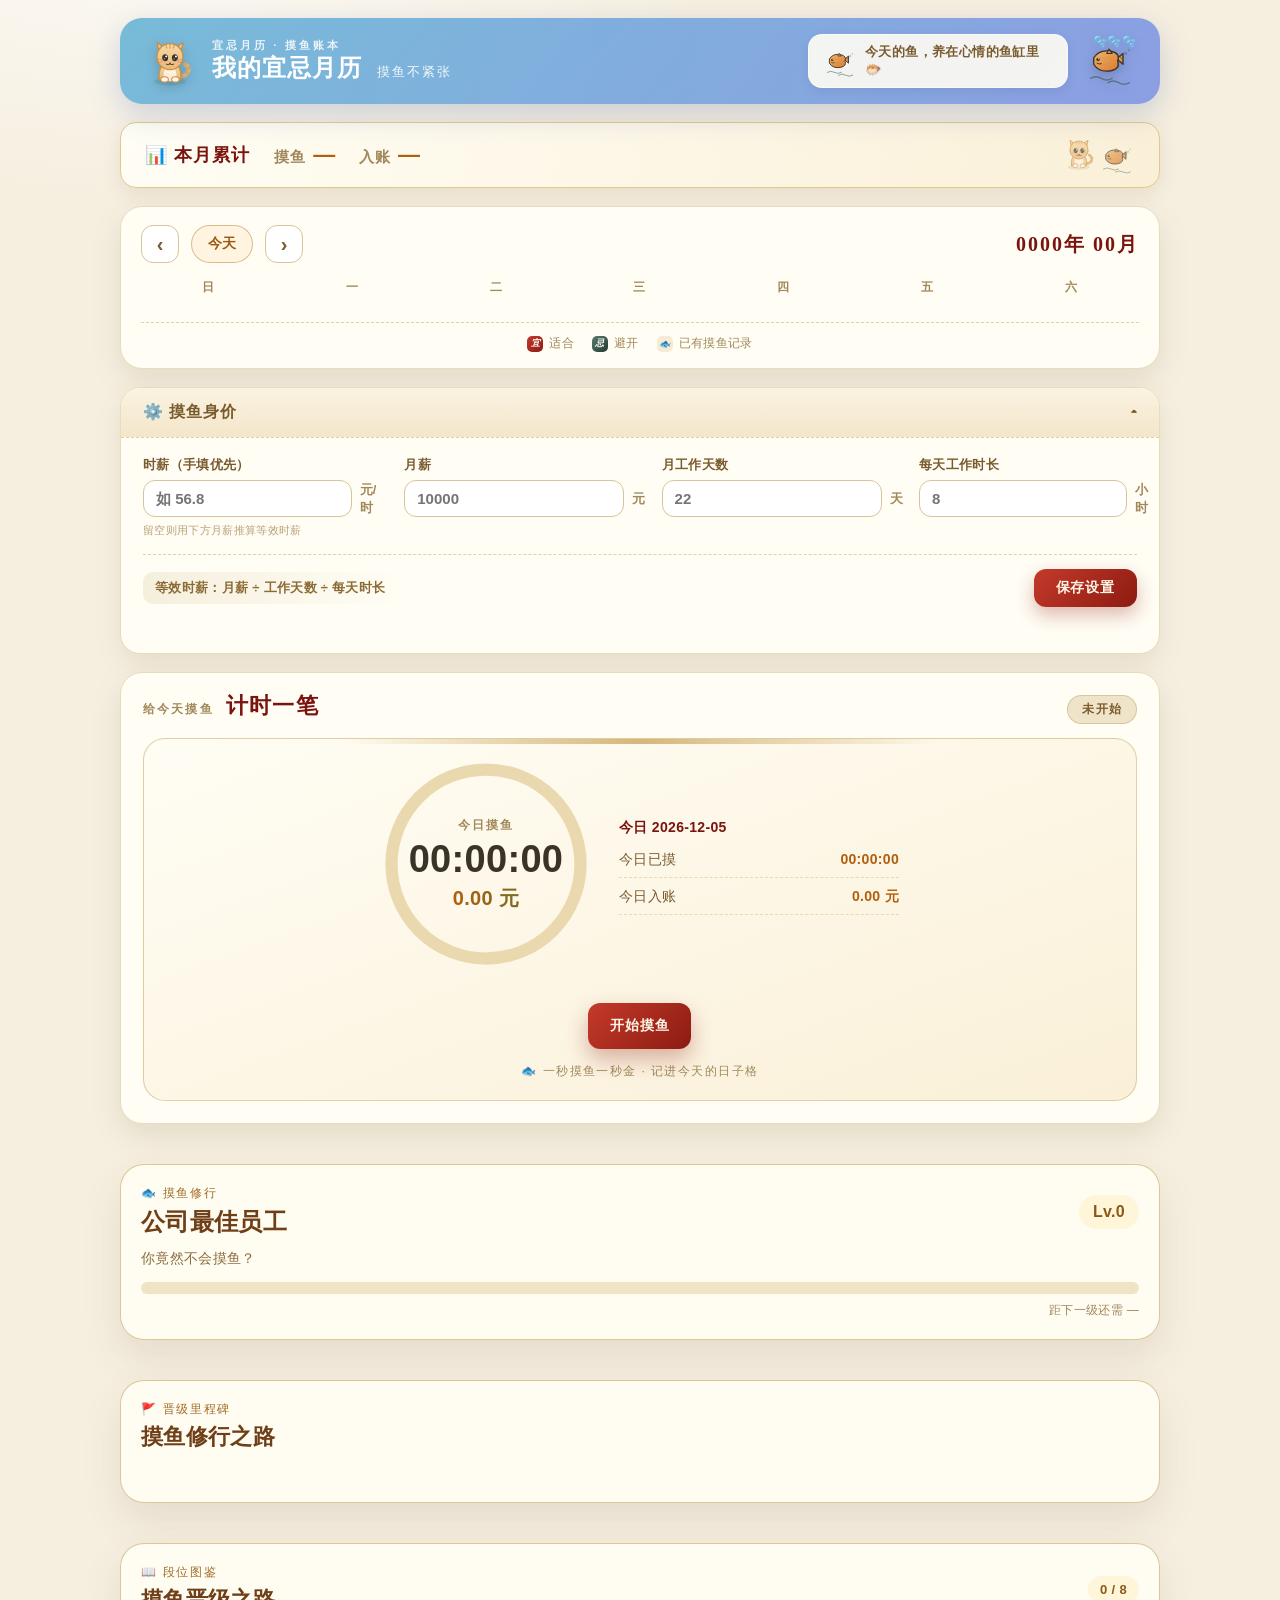
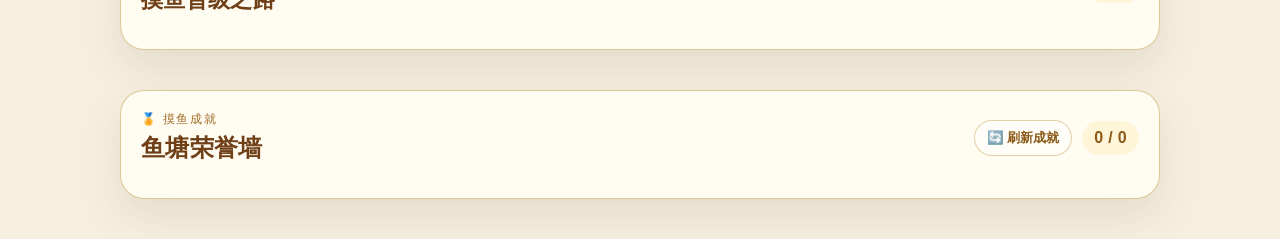
==== commit d102f924: "change: 晋级里程碑" ====
--- a/extension/full.html
+++ b/extension/full.html
@@ -158,8 +158,8 @@
 
     <section class="level-chart" id="full-level-chart" aria-label="等级晋级曲线">
       <div class="chart-head">
-        <span class="chart-kicker">📈 晋级曲线</span>
-        <h2>摸鱼修行进度图</h2>
+        <span class="chart-kicker">🚩 晋级里程碑</span>
+        <h2>摸鱼修行之路</h2>
       </div>
       <div class="chart-canvas" id="full-chart-canvas"></div>
     </section>
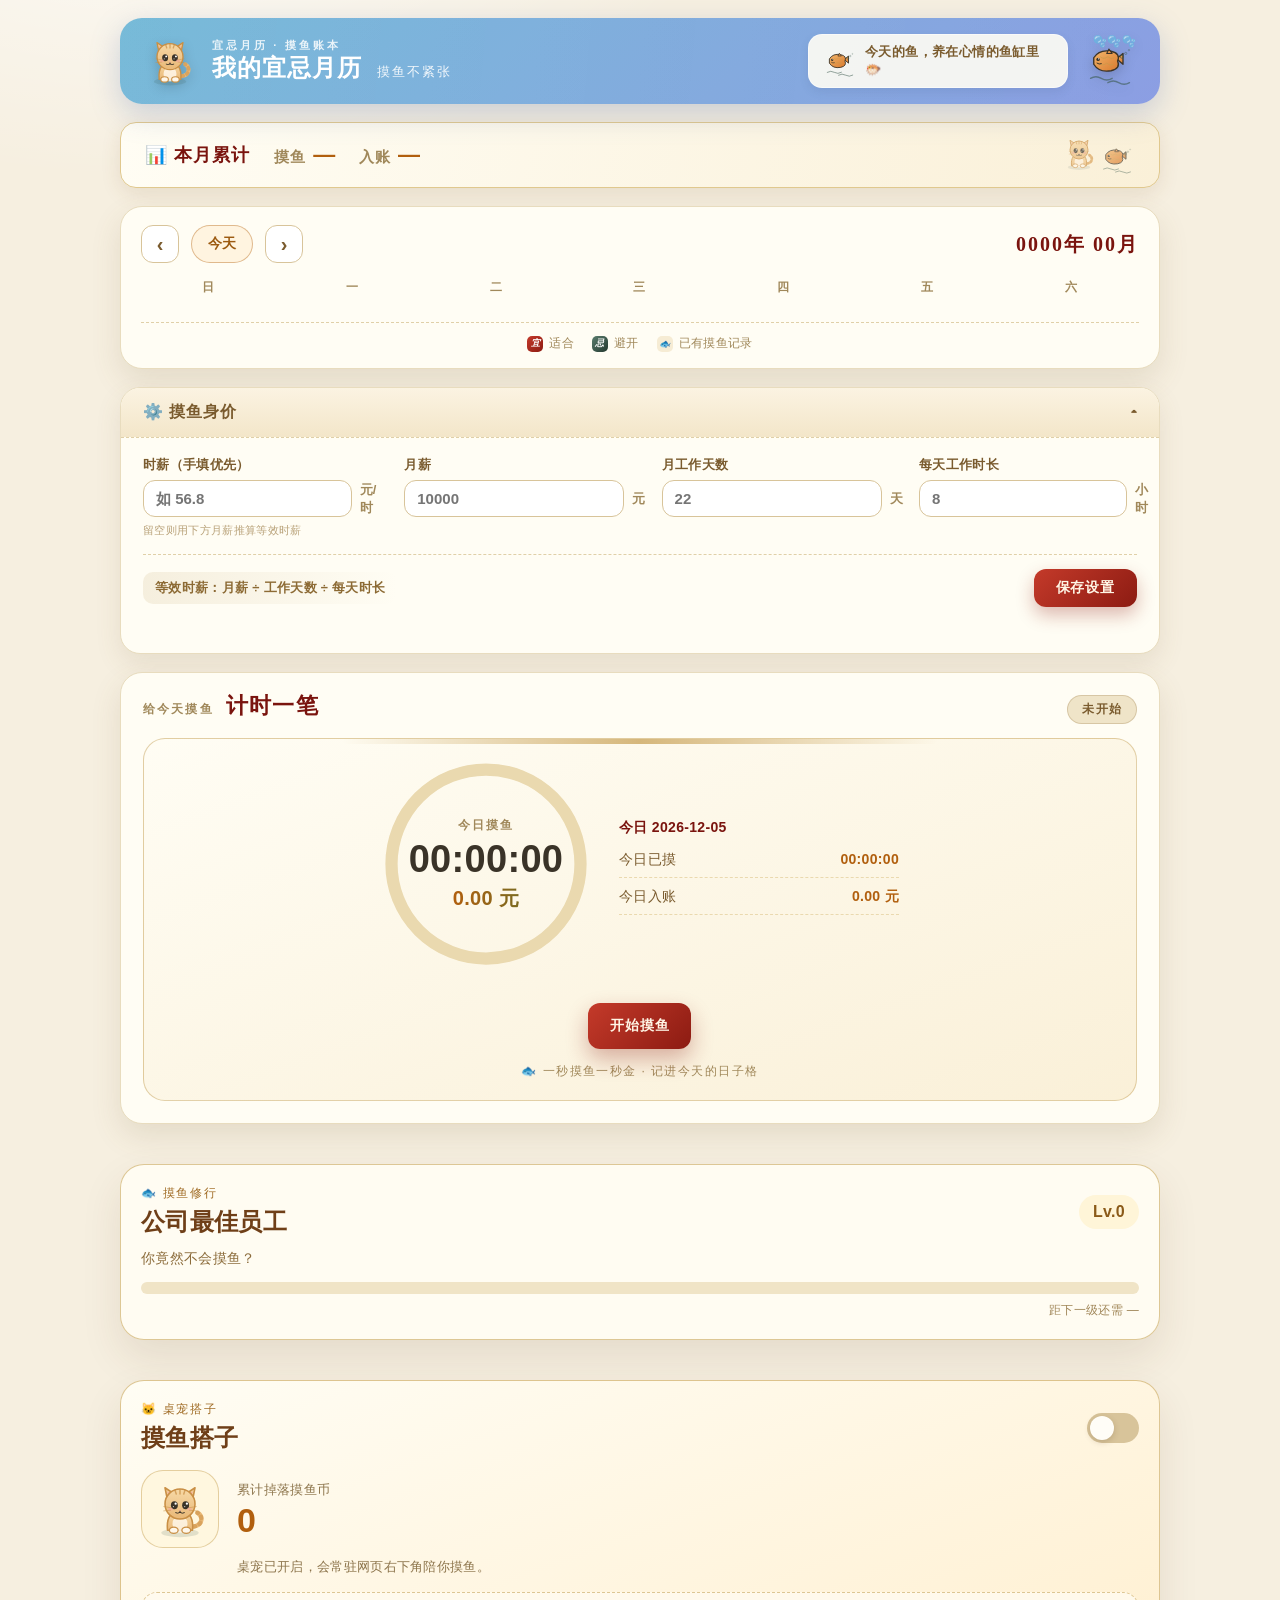
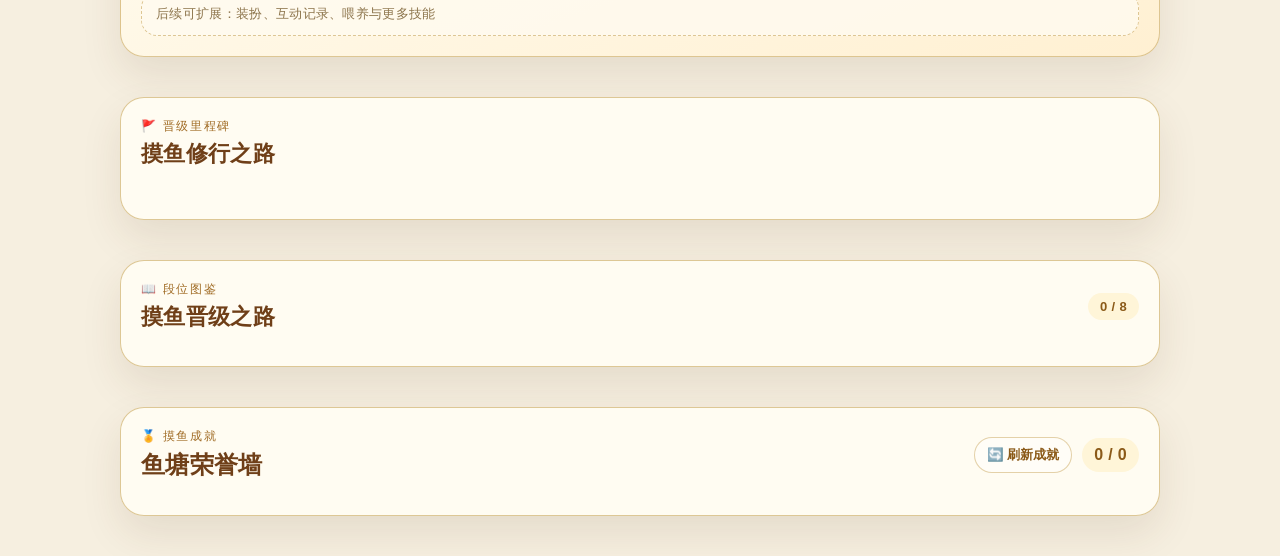
==== commit 11515eca: "feat(桌宠): 新增桌宠管理面板及显示开关功能" ====
--- a/extension/full.html
+++ b/extension/full.html
@@ -156,6 +156,30 @@
       <p class="level-next" id="full-level-next">距下一级还需 —</p>
     </section>
 
+    <section class="pet-panel" id="pet-panel" aria-label="桌宠管理">
+      <div class="pet-head">
+        <div>
+          <span class="pet-kicker">🐱 桌宠搭子</span>
+          <h2>摸鱼搭子</h2>
+        </div>
+        <label class="pet-switch" title="控制网页右下角桌宠是否出现">
+          <input type="checkbox" id="pet-enabled" />
+          <span class="pet-slider"></span>
+        </label>
+      </div>
+      <div class="pet-body">
+        <img src="assets/mascot-cat.svg" alt="摸鱼小猫" class="pet-avatar" />
+        <div class="pet-stat">
+          <span>累计掉落摸鱼币</span>
+          <b id="pet-dropped-coin">0</b>
+        </div>
+        <p class="pet-desc" id="pet-status-text">桌宠已开启，会常驻网页右下角陪你摸鱼。</p>
+      </div>
+      <div class="pet-actions" aria-label="桌宠扩展功能预留区">
+        <span>后续可扩展：装扮、互动记录、喂养与更多技能</span>
+      </div>
+    </section>
+
     <section class="level-chart" id="full-level-chart" aria-label="等级晋级曲线">
       <div class="chart-head">
         <span class="chart-kicker">🚩 晋级里程碑</span>
--- a/extension/css/style.css
+++ b/extension/css/style.css
@@ -1335,6 +1335,116 @@
 }
 
 /* —— 成就墙 —— */
+.pet-panel {
+  margin-top: 22px;
+  background: linear-gradient(160deg, #fffdf4, #fff0d2);
+  border: 1px solid rgba(208, 178, 113, 0.72);
+  border-radius: 24px;
+  padding: 20px;
+  box-shadow: 0 18px 40px rgba(80, 52, 20, 0.10);
+}
+.pet-head {
+  display: flex;
+  justify-content: space-between;
+  align-items: center;
+  gap: 16px;
+  margin-bottom: 16px;
+}
+.pet-kicker {
+  display: block;
+  color: #a06b24;
+  font-size: 12px;
+  letter-spacing: 0.14em;
+}
+.pet-panel h2 {
+  margin: 4px 0 0;
+  color: #6f3f18;
+  font-size: 24px;
+}
+.pet-switch {
+  position: relative;
+  width: 52px;
+  height: 30px;
+  flex: 0 0 auto;
+}
+.pet-switch input {
+  position: absolute;
+  opacity: 0;
+  inset: 0;
+}
+.pet-slider {
+  position: absolute;
+  inset: 0;
+  border-radius: 999px;
+  background: #d8c49a;
+  cursor: pointer;
+  transition: background 0.22s ease;
+}
+.pet-slider::before {
+  content: "";
+  position: absolute;
+  width: 24px;
+  height: 24px;
+  left: 3px;
+  top: 3px;
+  border-radius: 50%;
+  background: #fffdf7;
+  box-shadow: 0 2px 6px rgba(80, 52, 20, 0.2);
+  transition: transform 0.22s ease;
+}
+.pet-switch input:checked + .pet-slider {
+  background: linear-gradient(135deg, #d98817, #b15f0e);
+}
+.pet-switch input:checked + .pet-slider::before {
+  transform: translateX(22px);
+}
+.pet-switch input:focus-visible + .pet-slider {
+  outline: 2px solid #b15f0e;
+  outline-offset: 2px;
+}
+.pet-body {
+  display: grid;
+  grid-template-columns: auto minmax(180px, 1fr);
+  align-items: center;
+  gap: 14px 18px;
+}
+.pet-avatar {
+  width: 78px;
+  height: 78px;
+  padding: 8px;
+  border-radius: 22px;
+  background: #fff7df;
+  border: 1px solid rgba(208, 178, 113, 0.58);
+}
+.pet-stat {
+  display: flex;
+  flex-direction: column;
+  gap: 4px;
+}
+.pet-stat span,
+.pet-desc,
+.pet-actions {
+  color: #8d754c;
+  font-size: 13px;
+}
+.pet-stat b {
+  color: #b15f0e;
+  font-size: 34px;
+  line-height: 1;
+  font-variant-numeric: tabular-nums;
+}
+.pet-desc {
+  grid-column: 2;
+  margin: -4px 0 0;
+}
+.pet-actions {
+  margin-top: 16px;
+  padding: 12px 14px;
+  border-radius: 16px;
+  background: rgba(255, 250, 240, 0.82);
+  border: 1px dashed rgba(208, 178, 113, 0.72);
+}
+
 .achievements {
   margin-top: 22px;
   background: rgba(255, 253, 244, 0.92);
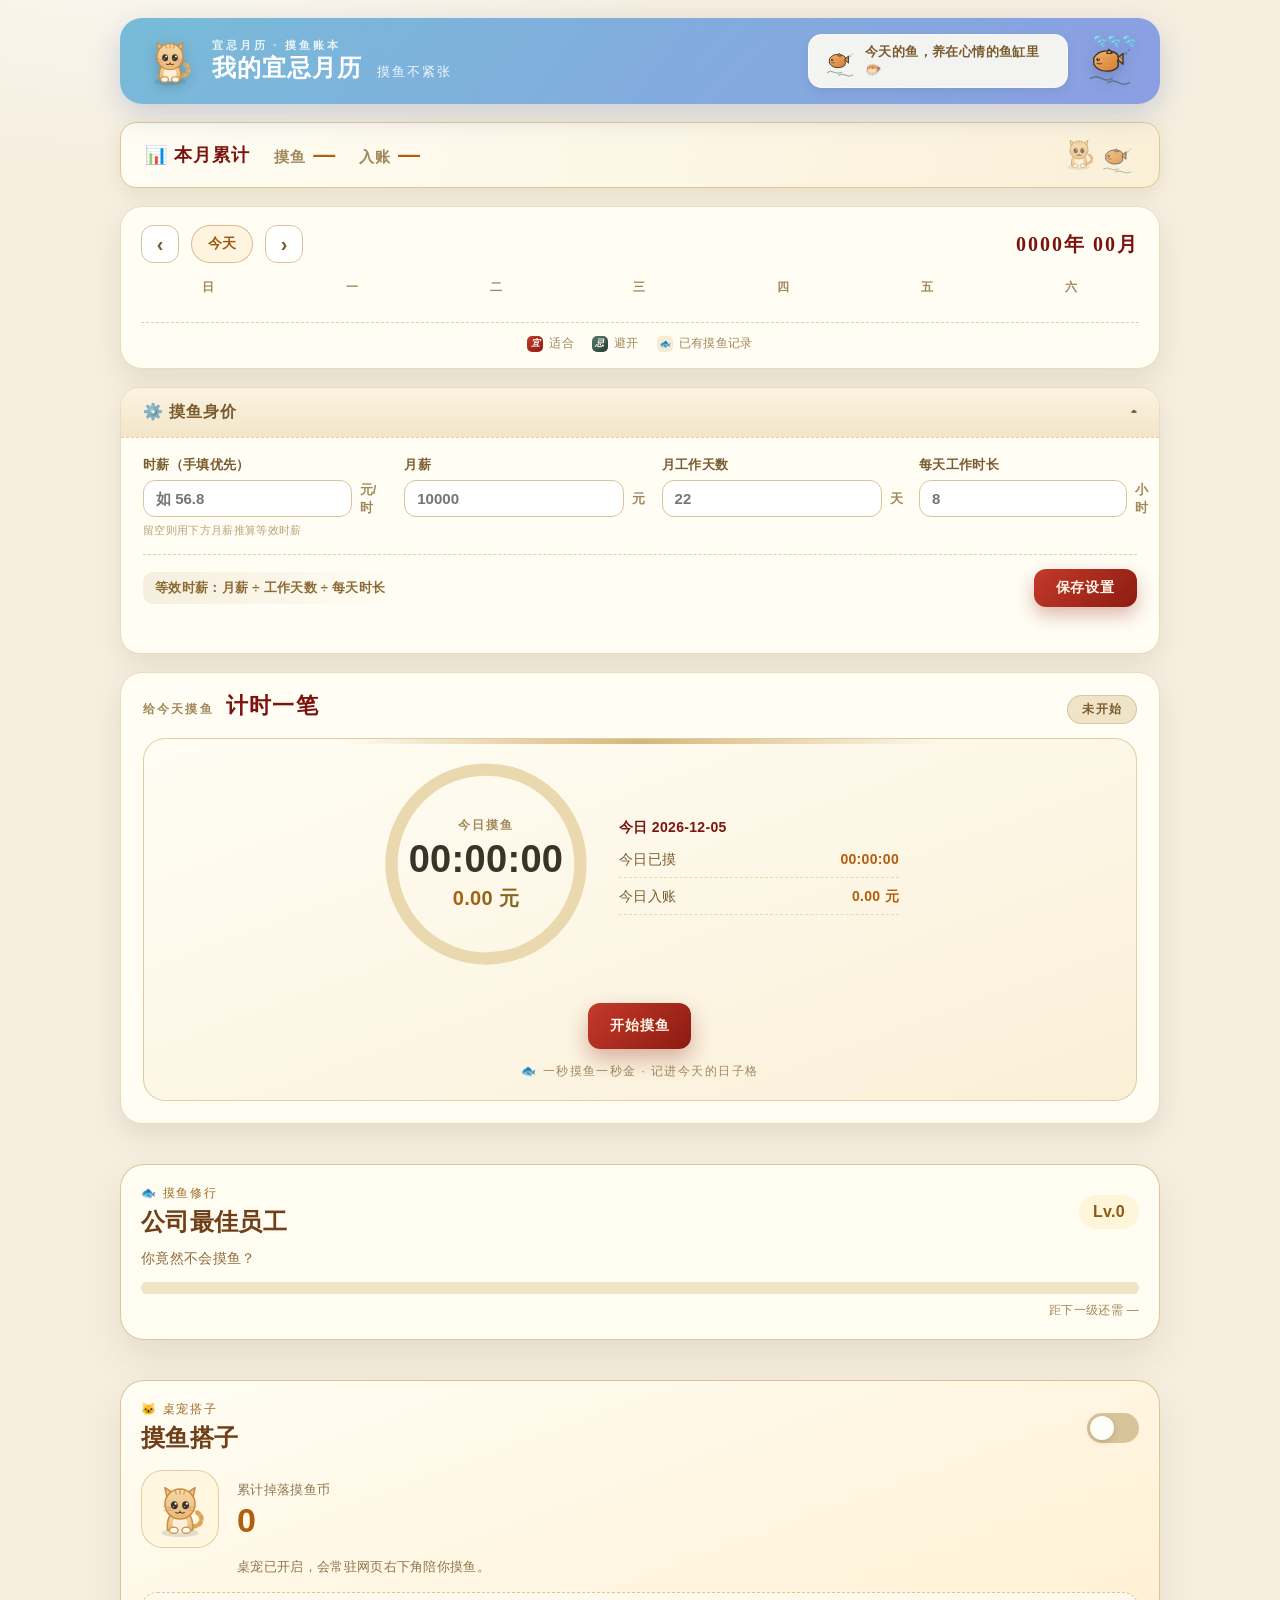
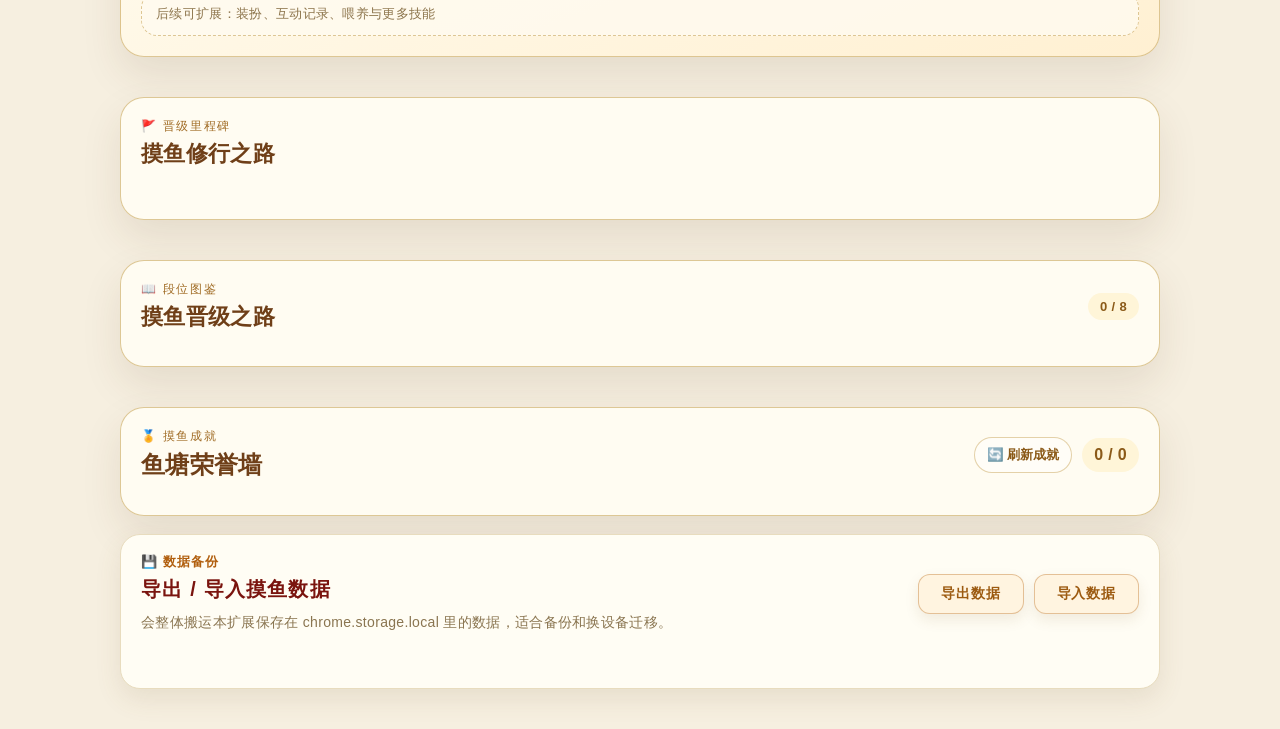
==== commit 5fb4d39a: "feat(数据备份): 新增摸鱼数据导出与导入功能" ====
--- a/extension/full.html
+++ b/extension/full.html
@@ -212,6 +212,21 @@
       </div>
       <div class="achievements-grid" id="achievements-grid"></div>
     </section>
+
+    <!-- 数据备份：整体导出/导入 chrome.storage.local -->
+    <section class="backup-panel" aria-label="数据备份与迁移">
+      <div>
+        <span class="backup-kicker">💾 数据备份</span>
+        <h2>导出 / 导入摸鱼数据</h2>
+        <p>会整体搬运本扩展保存在 chrome.storage.local 里的数据，适合备份和换设备迁移。</p>
+      </div>
+      <div class="backup-actions">
+        <button class="btn btn-backup" id="backup-export" type="button">导出数据</button>
+        <button class="btn btn-backup" id="backup-import" type="button">导入数据</button>
+        <input class="is-hidden" id="backup-import-file" type="file" accept="application/json,.json" />
+      </div>
+      <p class="backup-status" id="backup-status" role="status"></p>
+    </section>
   </div>
 
   <script src="js/calendar-tooltip.js"></script>
--- a/extension/css/style.css
+++ b/extension/css/style.css
@@ -395,6 +395,67 @@
 .summary-fish {
   transform: translateY(2px);
 }
+
+/* —— 数据备份 —— */
+.backup-panel {
+  display: flex;
+  align-items: center;
+  gap: 18px;
+  flex-wrap: wrap;
+  font-family: "SimHei", "PingFang SC", "Microsoft YaHei", sans-serif;
+  padding: 18px 20px;
+  border-radius: 20px;
+  background: #fffdf4;
+  border: 1px solid #e8dcBE;
+  box-shadow: 0 10px 26px rgba(120, 100, 60, 0.12);
+}
+.backup-panel > div:first-child {
+  flex: 1 1 360px;
+}
+.backup-kicker {
+  display: block;
+  margin-bottom: 5px;
+  font-size: 13px;
+  font-weight: 800;
+  letter-spacing: 0.08em;
+  color: #b15f0e;
+}
+.backup-panel h2 {
+  font-size: 20px;
+  font-weight: 800;
+  color: #7a140e;
+  font-family: "SimHei", "PingFang SC", "Microsoft YaHei", sans-serif;
+  letter-spacing: 0.06em;
+}
+.backup-panel p {
+  margin-top: 8px;
+  font-size: 14px;
+  line-height: 1.6;
+  color: #8a7550;
+}
+.backup-actions {
+  display: flex;
+  gap: 10px;
+  flex-wrap: wrap;
+  justify-content: flex-end;
+}
+.btn-backup {
+  background: #fff4e0;
+  border: 1px solid rgba(177, 95, 14, 0.35);
+  color: #9c5a10;
+  box-shadow: 0 6px 14px rgba(120, 80, 30, 0.1);
+}
+.btn-backup:hover {
+  background: #ffedcc;
+}
+.backup-status {
+  flex: 1 0 100%;
+  min-height: 18px;
+  margin-top: 0 !important;
+  font-weight: 700;
+}
+.backup-status[data-type="ok"] { color: #2f7a47; }
+.backup-status[data-type="error"] { color: #b23a2b; }
 
 .cal-grid {
   display: grid;
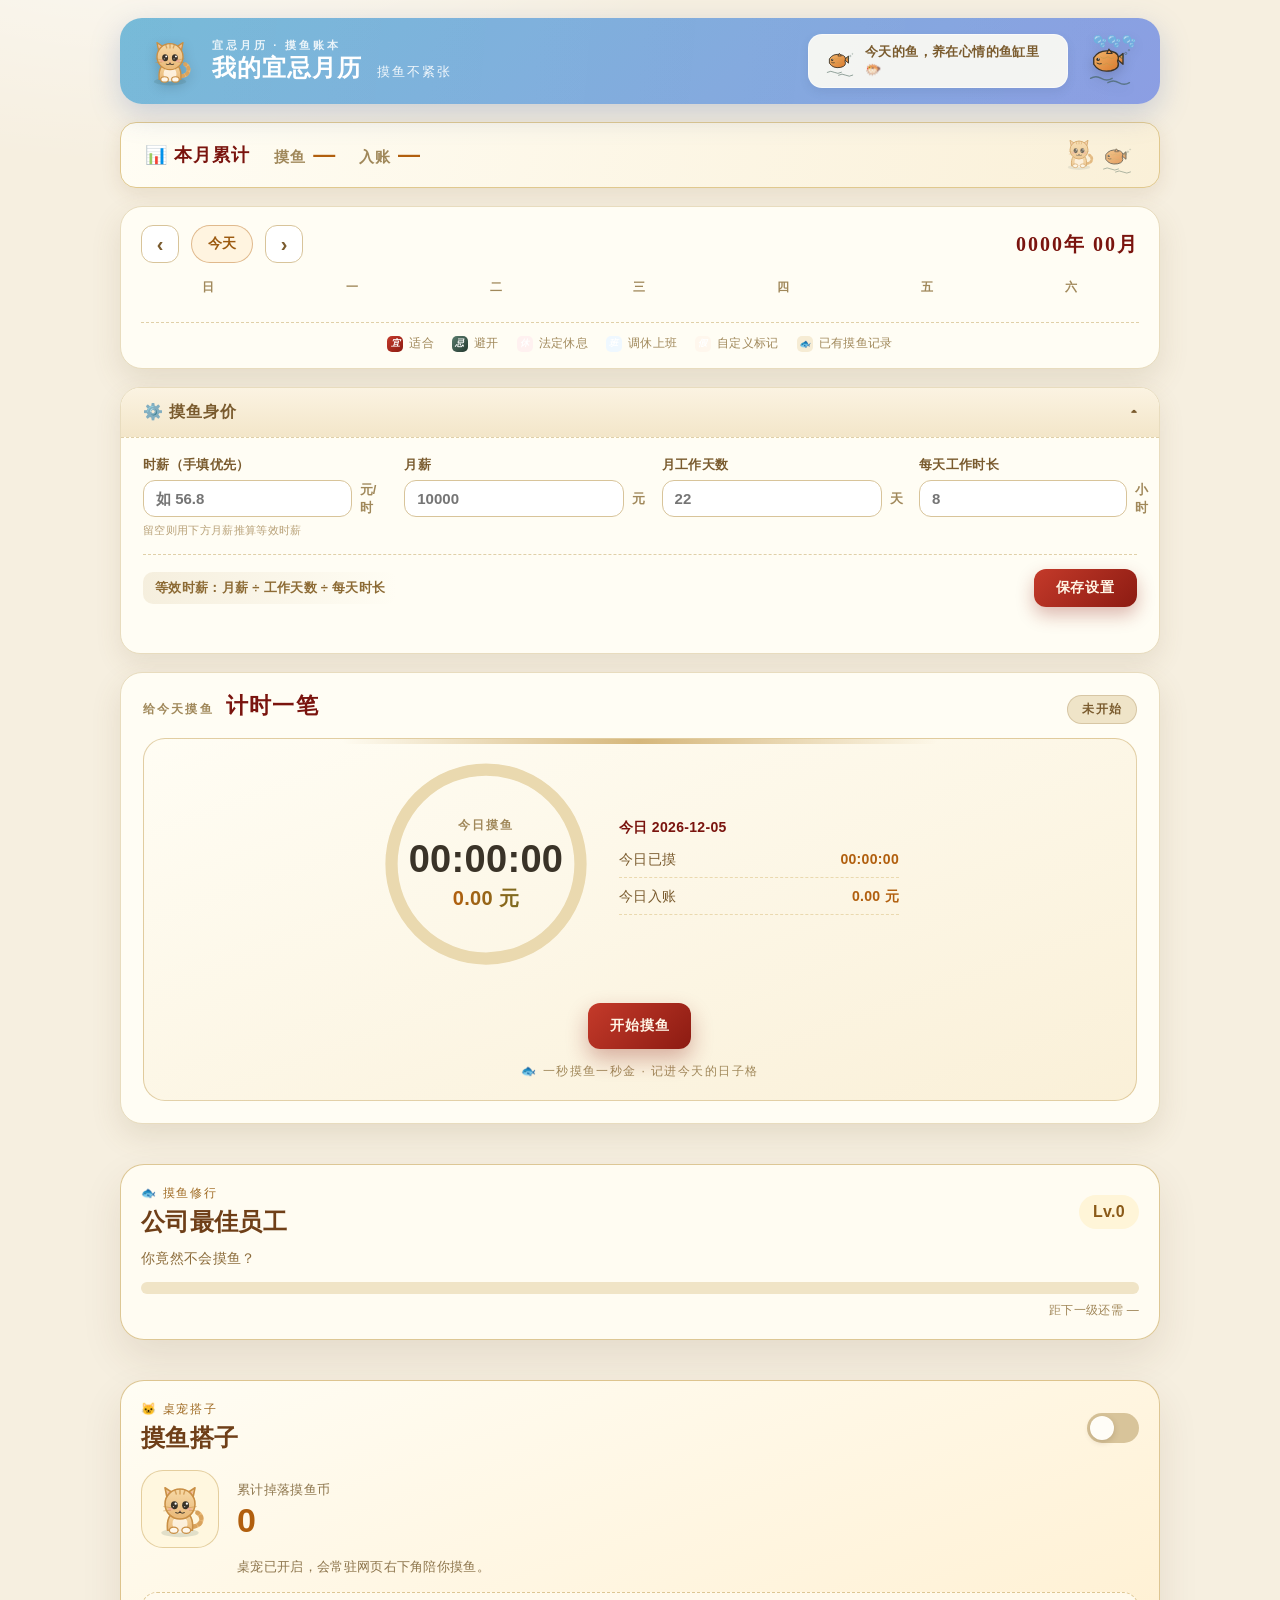
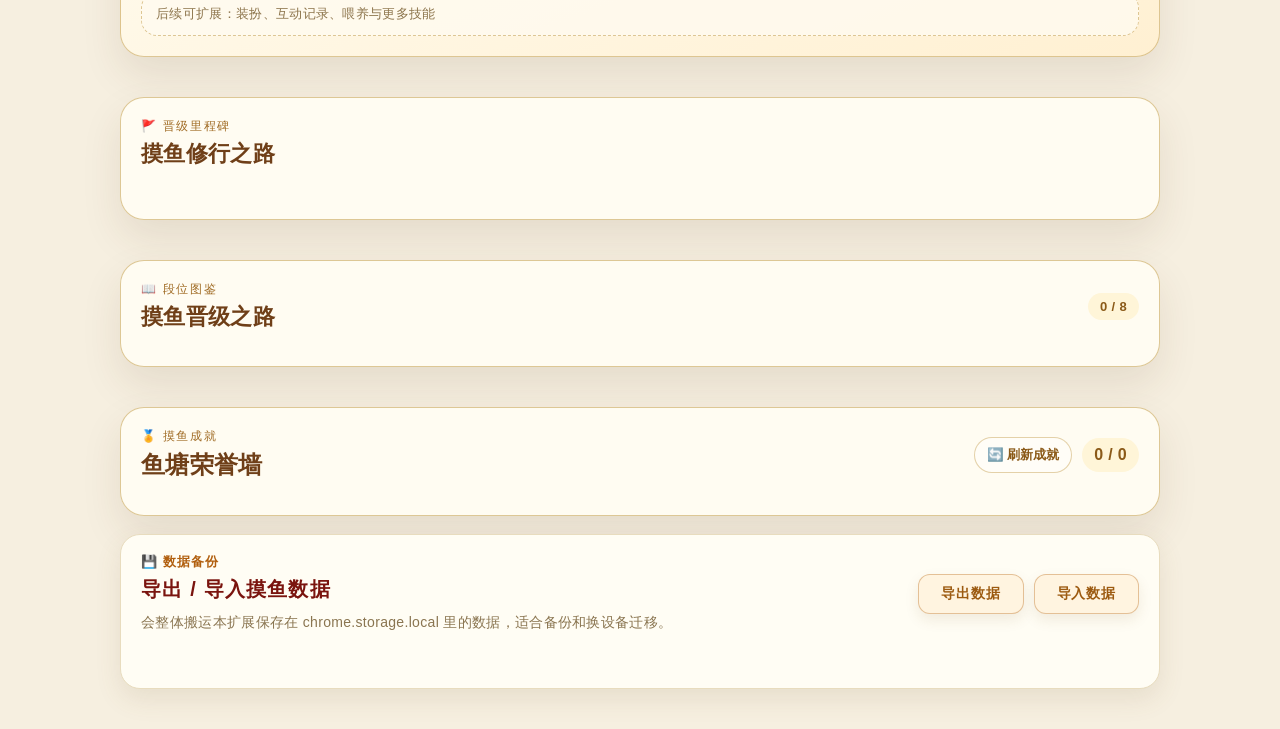
==== commit 4530e79c: "feat(日历): 新增节假日与自定义标记功能" ====
--- a/extension/full.html
+++ b/extension/full.html
@@ -55,6 +55,9 @@
       <div class="cal-legend">
         <span><i class="dot dot-yi">宜</i>适合</span>
         <span><i class="dot dot-ji">忌</i>避开</span>
+        <span><i class="dot dot-holiday">休</i>法定休息</span>
+        <span><i class="dot dot-workday">班</i>调休上班</span>
+        <span><i class="dot dot-user">假</i>自定义标记</span>
         <span><i class="dot dot-fish">🐟</i>已有摸鱼记录</span>
       </div>
     </main>
@@ -229,6 +232,8 @@
     </section>
   </div>
 
+  <script src="js/holiday-data.js"></script>
+  <script src="js/holiday-service.js"></script>
   <script src="js/calendar-tooltip.js"></script>
   <script src="js/yiji-data.js"></script>
   <script src="js/moyu-timer.js"></script>
--- a/extension/css/style.css
+++ b/extension/css/style.css
@@ -1617,3 +1617,110 @@
   color: #6f3f18;
   animation: pop-in 0.25s ease both;
 }
+
+/* 工作日/节假日标记 */
+.cell-date-side {
+  display: inline-flex;
+  align-items: center;
+  gap: 4px;
+}
+.day-badge {
+  display: inline-flex;
+  align-items: center;
+  justify-content: center;
+  min-width: 18px;
+  height: 16px;
+  padding: 0 5px;
+  border-radius: 999px;
+  font-size: 10px;
+  font-weight: 800;
+  line-height: 1;
+  white-space: nowrap;
+}
+.day-badge-holiday { color: #b42318; background: #fff1f0; }
+.day-badge-workday { color: #175cd3; background: #eff8ff; }
+.day-badge-user { color: #9a3412; background: #fff7ed; }
+.day-badge-annualLeave,
+.day-badge-personalLeave,
+.day-badge-companyHoliday,
+.day-badge-rest { color: #067647; background: #ecfdf3; }
+.day-badge-overtime,
+.day-badge-makeUpWork { color: #b54708; background: #fffaeb; }
+.dot-holiday { background: #fff1f0; color: #b42318; }
+.dot-workday { background: #eff8ff; color: #175cd3; }
+.dot-user { background: #fff7ed; color: #9a3412; }
+
+.holiday-editor-mask {
+  position: fixed;
+  inset: 0;
+  z-index: 9999;
+  display: flex;
+  align-items: center;
+  justify-content: center;
+  padding: 18px;
+  background: rgba(58, 51, 40, 0.28);
+  backdrop-filter: blur(3px);
+}
+.holiday-editor {
+  width: min(420px, 100%);
+  padding: 18px;
+  border: 1px solid rgba(190, 154, 94, 0.45);
+  border-radius: 22px;
+  background: #fffaf0;
+  box-shadow: 0 18px 44px rgba(78, 56, 24, 0.22);
+  color: #3a3328;
+}
+.holiday-editor-head {
+  display: flex;
+  align-items: center;
+  justify-content: space-between;
+  gap: 12px;
+  margin-bottom: 8px;
+}
+.holiday-editor-head h3 { margin: 0; font-size: 18px; }
+.holiday-editor-head button {
+  width: 30px;
+  height: 30px;
+  border: 0;
+  border-radius: 50%;
+  background: #f3e5c9;
+  color: #7a5a2b;
+  font-size: 20px;
+  cursor: pointer;
+}
+.holiday-editor-desc {
+  margin: 0 0 12px;
+  color: #8a7352;
+  font-size: 12px;
+  line-height: 1.6;
+}
+.holiday-editor label {
+  display: grid;
+  gap: 6px;
+  margin-top: 10px;
+  color: #6a4b28;
+  font-size: 13px;
+  font-weight: 700;
+}
+.holiday-editor select,
+.holiday-editor input,
+.holiday-editor textarea {
+  width: 100%;
+  box-sizing: border-box;
+  border: 1px solid #e1c99d;
+  border-radius: 12px;
+  padding: 9px 10px;
+  background: #fffdf8;
+  color: #3a3328;
+  font: inherit;
+}
+.holiday-editor-actions {
+  display: flex;
+  justify-content: flex-end;
+  gap: 10px;
+  margin-top: 14px;
+}
+.btn-ghost {
+  background: #f7ead1;
+  color: #7a5a2b;
+}
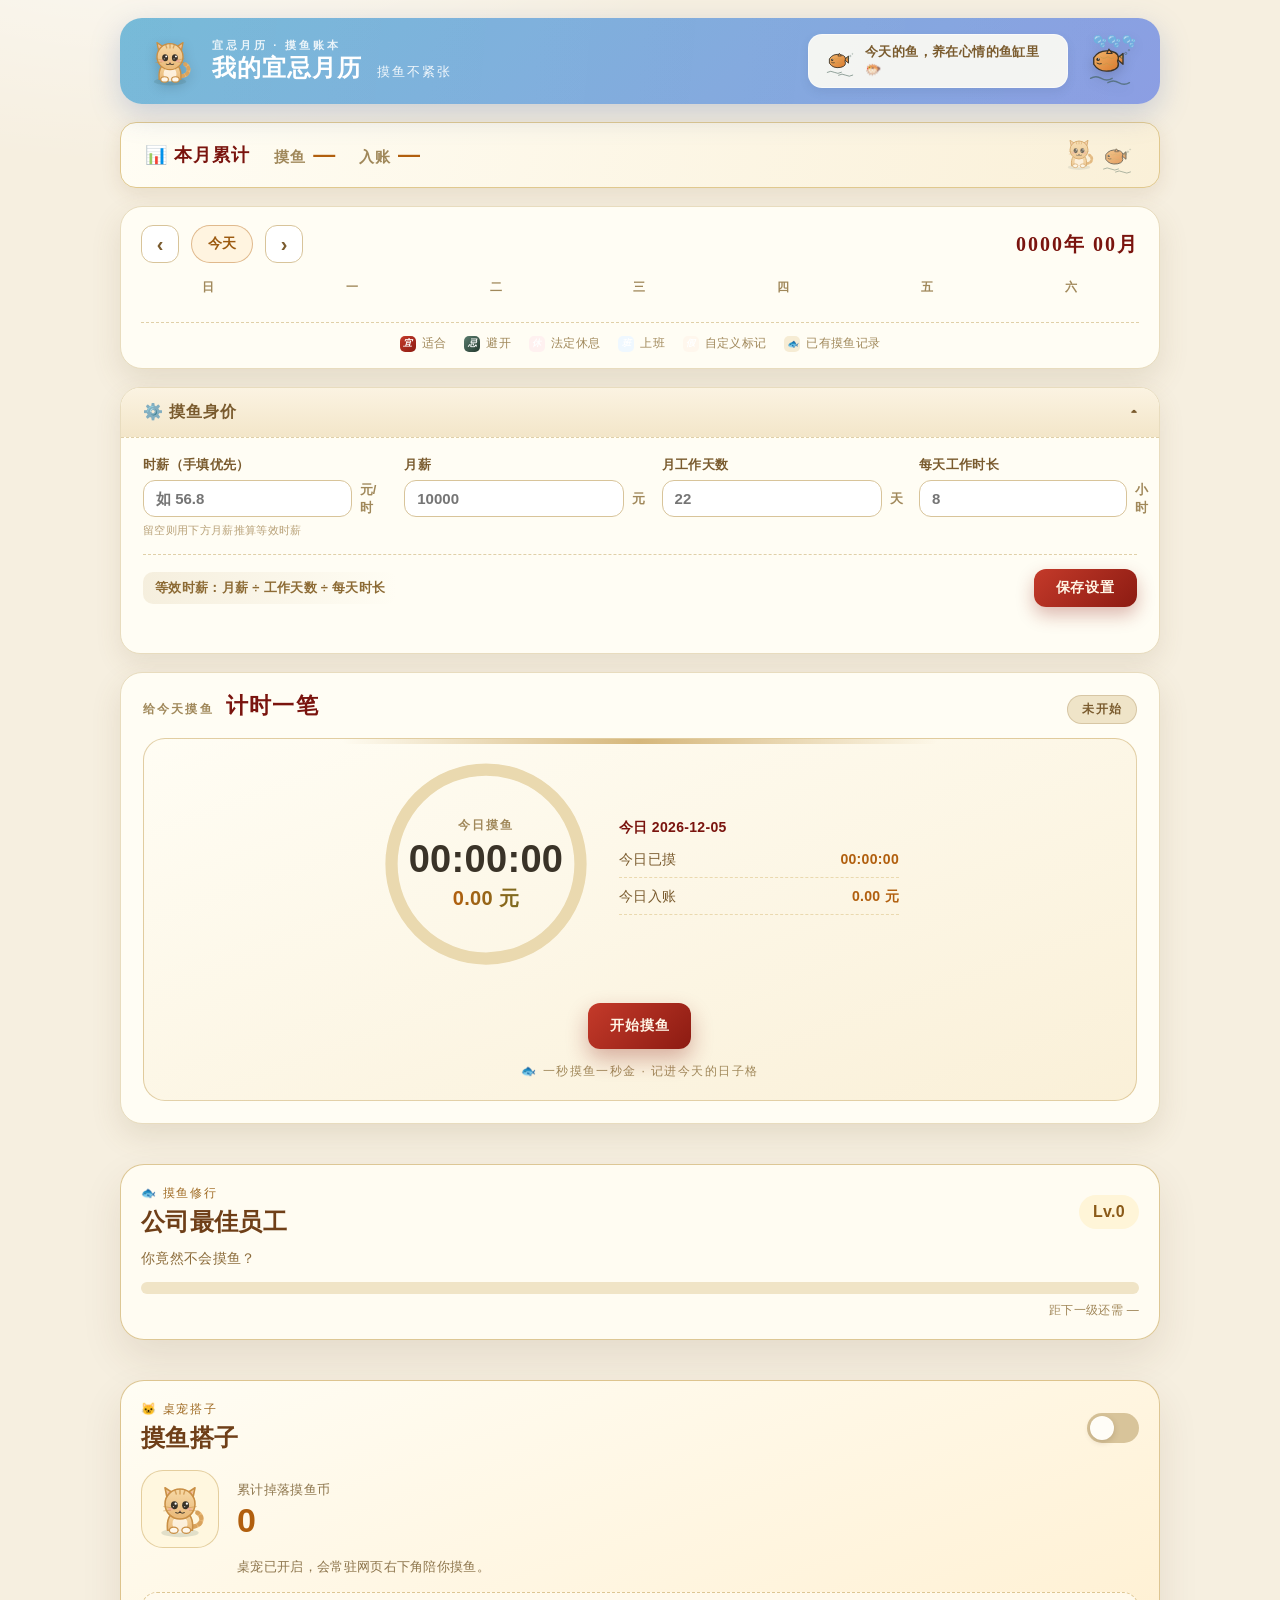
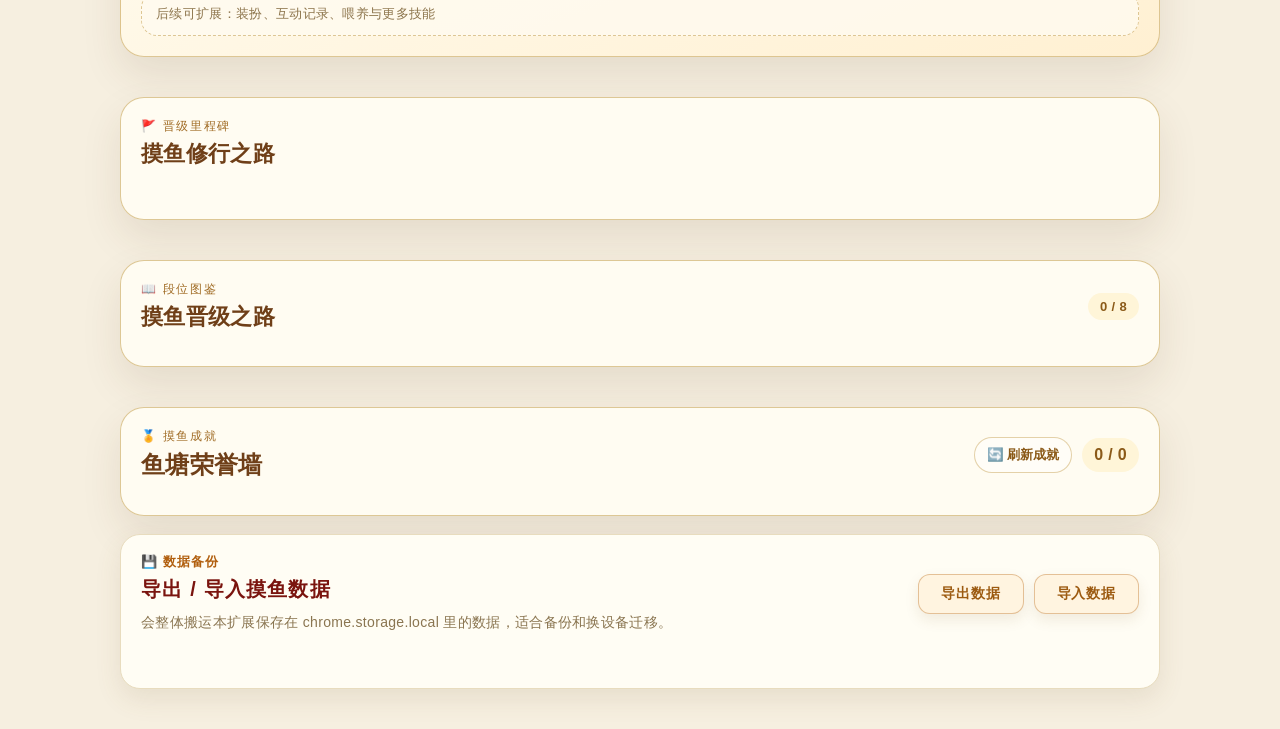
==== commit d01cb4bf: "change: 普通的工作日和休息日也展示在日历上" ====
--- a/extension/full.html
+++ b/extension/full.html
@@ -56,7 +56,7 @@
         <span><i class="dot dot-yi">宜</i>适合</span>
         <span><i class="dot dot-ji">忌</i>避开</span>
         <span><i class="dot dot-holiday">休</i>法定休息</span>
-        <span><i class="dot dot-workday">班</i>调休上班</span>
+        <span><i class="dot dot-workday">班</i>上班</span>
         <span><i class="dot dot-user">假</i>自定义标记</span>
         <span><i class="dot dot-fish">🐟</i>已有摸鱼记录</span>
       </div>
--- a/extension/css/style.css
+++ b/extension/css/style.css
@@ -1220,6 +1220,21 @@
 .mini-app .btn-full:hover {
   box-shadow: 0 10px 22px rgba(90, 120, 180, 0.34);
 }
+.mini-app .btn-dev-clear {
+  width: 100%;
+  margin-top: 10px;
+  padding: 10px 14px;
+  font-size: 13px;
+  border-radius: 14px;
+  background: #fff0ee;
+  border: 1px solid rgba(178, 58, 43, 0.35);
+  color: #b23a2b;
+  box-shadow: 0 6px 14px rgba(178, 58, 43, 0.08);
+}
+.mini-app .btn-dev-clear:hover {
+  background: #ffe0dc;
+  box-shadow: 0 8px 18px rgba(178, 58, 43, 0.12);
+}
 
 /* ===== 喝水提醒设置区 ===== */
 .mini-water .water-rows {
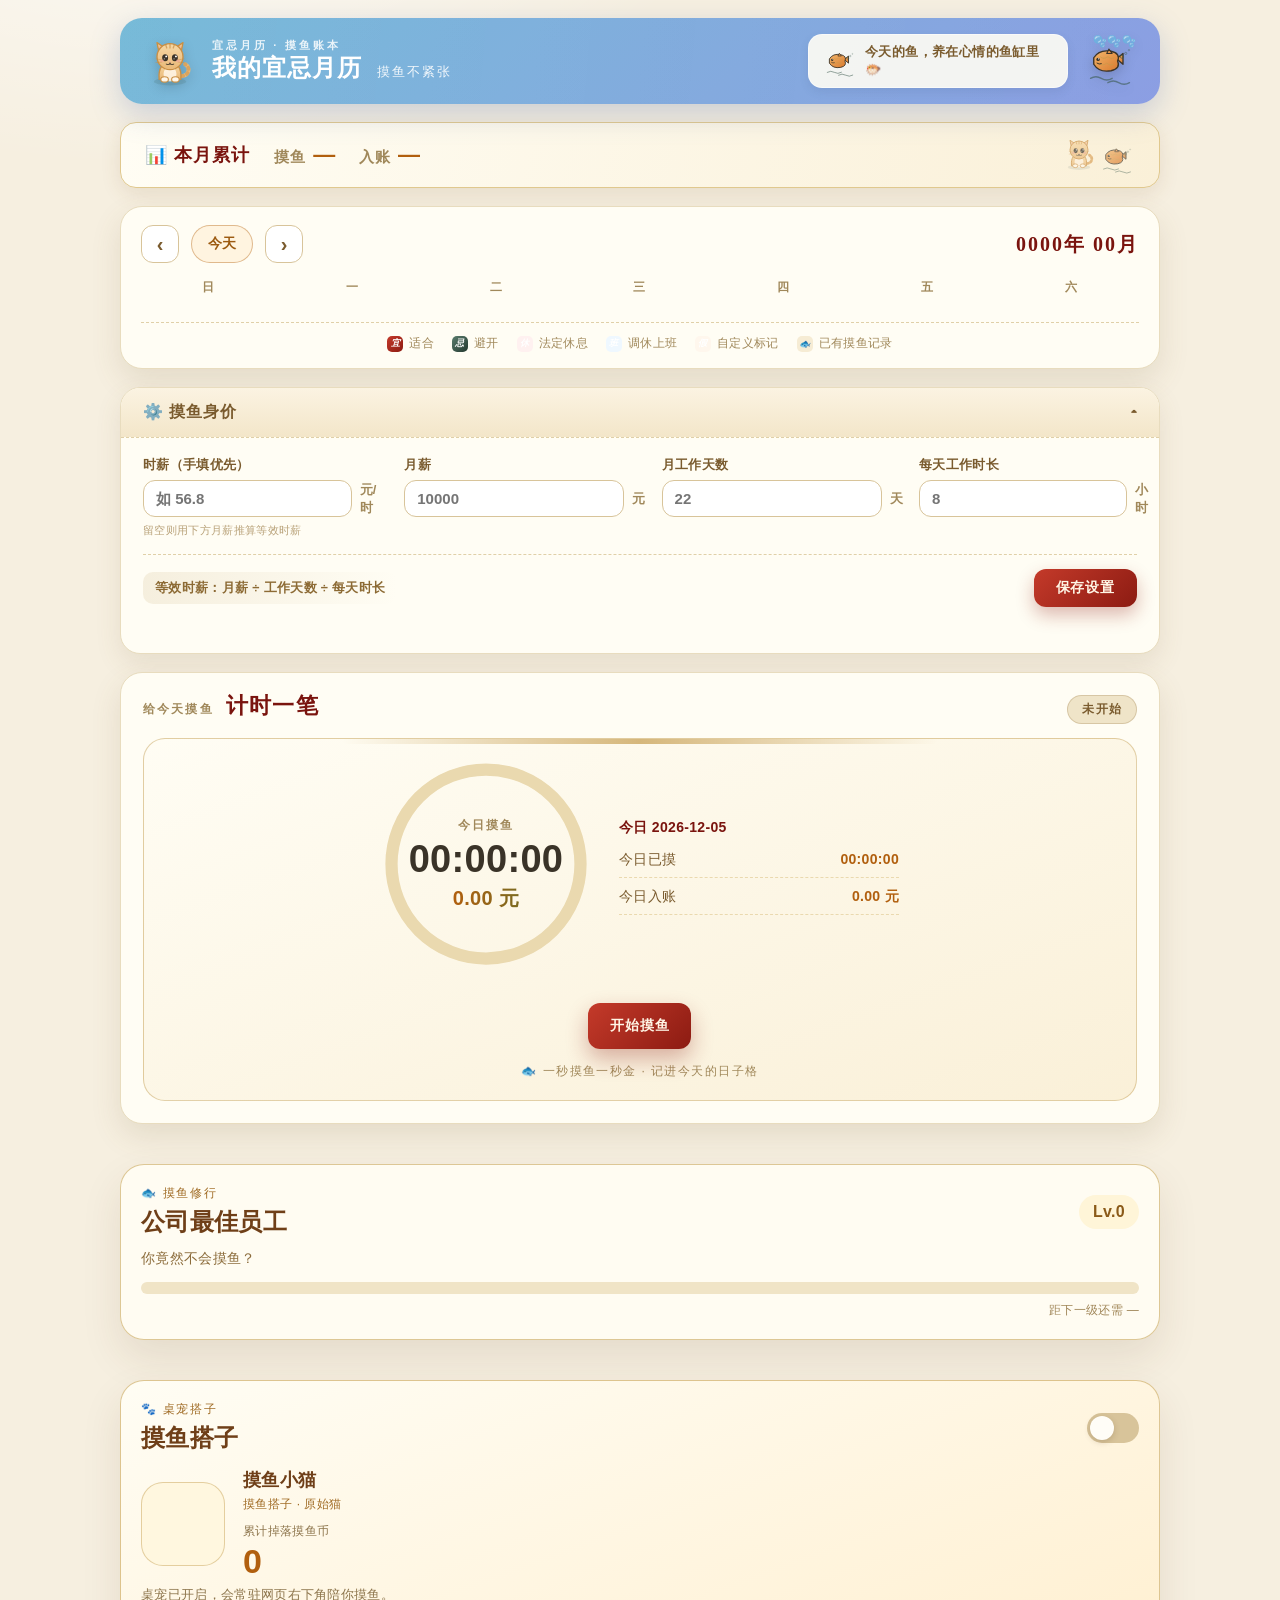
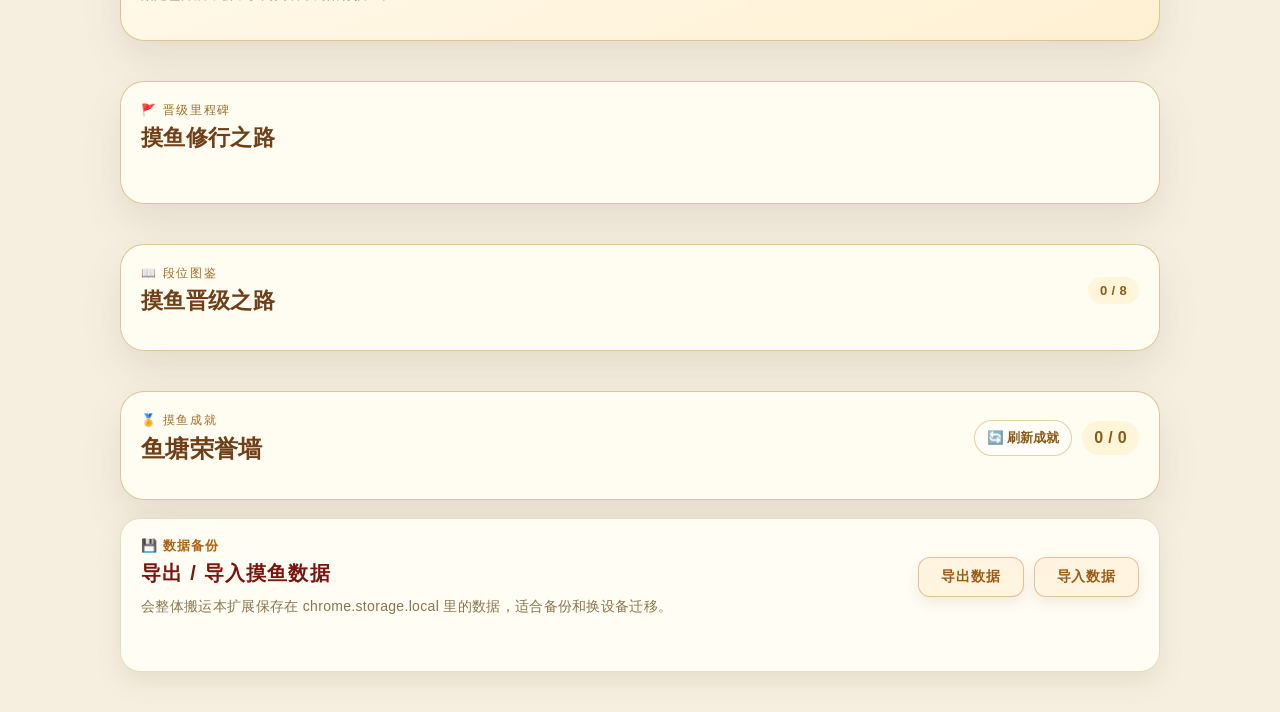
==== commit fd6a5081: "feat: pet" ====
--- a/extension/full.html
+++ b/extension/full.html
@@ -56,7 +56,7 @@
         <span><i class="dot dot-yi">宜</i>适合</span>
         <span><i class="dot dot-ji">忌</i>避开</span>
         <span><i class="dot dot-holiday">休</i>法定休息</span>
-        <span><i class="dot dot-workday">班</i>上班</span>
+        <span><i class="dot dot-workday">班</i>调休上班</span>
         <span><i class="dot dot-user">假</i>自定义标记</span>
         <span><i class="dot dot-fish">🐟</i>已有摸鱼记录</span>
       </div>
@@ -162,7 +162,7 @@
     <section class="pet-panel" id="pet-panel" aria-label="桌宠管理">
       <div class="pet-head">
         <div>
-          <span class="pet-kicker">🐱 桌宠搭子</span>
+          <span class="pet-kicker">🐾 桌宠搭子</span>
           <h2>摸鱼搭子</h2>
         </div>
         <label class="pet-switch" title="控制网页右下角桌宠是否出现">
@@ -171,16 +171,16 @@
         </label>
       </div>
       <div class="pet-body">
-        <img src="assets/mascot-cat.svg" alt="摸鱼小猫" class="pet-avatar" />
+        <div class="pet-avatar" id="pet-avatar" aria-label="当前桌宠"></div>
         <div class="pet-stat">
-          <span>累计掉落摸鱼币</span>
+          <span class="pet-name" id="pet-name">摸鱼小猫</span>
+          <span class="pet-company" id="pet-company">摸鱼搭子 · 原始猫</span>
+          <span class="pet-coin-label">累计掉落摸鱼币</span>
           <b id="pet-dropped-coin">0</b>
         </div>
-        <p class="pet-desc" id="pet-status-text">桌宠已开启，会常驻网页右下角陪你摸鱼。</p>
-      </div>
-      <div class="pet-actions" aria-label="桌宠扩展功能预留区">
-        <span>后续可扩展：装扮、互动记录、喂养与更多技能</span>
-      </div>
+      </div>
+      <p class="pet-desc" id="pet-status-text">桌宠已开启，会常驻网页右下角陪你摸鱼。</p>
+      <div class="pet-selector" id="pet-selector" aria-label="选择桌宠"></div>
     </section>
 
     <section class="level-chart" id="full-level-chart" aria-label="等级晋级曲线">
@@ -239,6 +239,7 @@
   <script src="js/moyu-timer.js"></script>
   <script src="js/achievements.js"></script>
   <script src="js/achievement-engine.js"></script>
+  <script src="js/pet-registry.js"></script>
   <script src="js/popup.js"></script>
   <script src="js/wallet.js"></script>
   <script src="js/level.js"></script>
--- a/extension/css/style.css
+++ b/extension/css/style.css
@@ -1485,21 +1485,28 @@
   gap: 14px 18px;
 }
 .pet-avatar {
-  width: 78px;
-  height: 78px;
+  width: 84px;
+  height: 84px;
+  display: flex;
+  align-items: center;
+  justify-content: center;
   padding: 8px;
   border-radius: 22px;
   background: #fff7df;
   border: 1px solid rgba(208, 178, 113, 0.58);
 }
+.pet-avatar svg {
+  width: 60px;
+  height: 60px;
+  display: block;
+}
 .pet-stat {
   display: flex;
   flex-direction: column;
   gap: 4px;
 }
 .pet-stat span,
-.pet-desc,
-.pet-actions {
+.pet-desc {
   color: #8d754c;
   font-size: 13px;
 }
@@ -1509,16 +1516,70 @@
   line-height: 1;
   font-variant-numeric: tabular-nums;
 }
+.pet-stat .pet-name {
+  color: #6f3f18;
+  font-size: 18px;
+  font-weight: 800;
+  line-height: 1.2;
+}
+.pet-stat .pet-company {
+  color: #a06b24;
+  font-size: 12px;
+  letter-spacing: 0.04em;
+}
+.pet-stat .pet-coin-label {
+  margin-top: 6px;
+  color: #8d754c;
+  font-size: 12px;
+}
 .pet-desc {
-  grid-column: 2;
-  margin: -4px 0 0;
-}
-.pet-actions {
+  margin: 8px 0 0;
+}
+.pet-selector {
+  display: flex;
+  flex-wrap: wrap;
+  gap: 10px;
   margin-top: 16px;
-  padding: 12px 14px;
+}
+.pet-option {
+  flex: 1 1 auto;
+  min-width: 96px;
+  display: flex;
+  flex-direction: column;
+  align-items: center;
+  gap: 6px;
+  padding: 10px 8px;
   border-radius: 16px;
-  background: rgba(255, 250, 240, 0.82);
-  border: 1px dashed rgba(208, 178, 113, 0.72);
+  border: 1.5px solid rgba(208, 178, 113, 0.55);
+  background: #fffaf0;
+  cursor: pointer;
+  font-family: inherit;
+  transition: transform 0.12s ease, border-color 0.12s ease, box-shadow 0.12s ease;
+}
+.pet-option:hover {
+  transform: translateY(-2px);
+  border-color: #d98817;
+}
+.pet-option.is-active {
+  border-color: #d98817;
+  background: linear-gradient(160deg, #fff7e0, #ffedc4);
+  box-shadow: 0 6px 16px rgba(160, 107, 36, 0.18);
+}
+.pet-option-fig svg {
+  width: 46px;
+  height: 46px;
+  display: block;
+}
+.pet-option-name {
+  font-size: 12px;
+  font-weight: 700;
+  color: #6f3f18;
+  line-height: 1.1;
+}
+.pet-option-company {
+  font-size: 10px;
+  color: #a06b24;
+  line-height: 1.1;
 }
 
 .achievements {
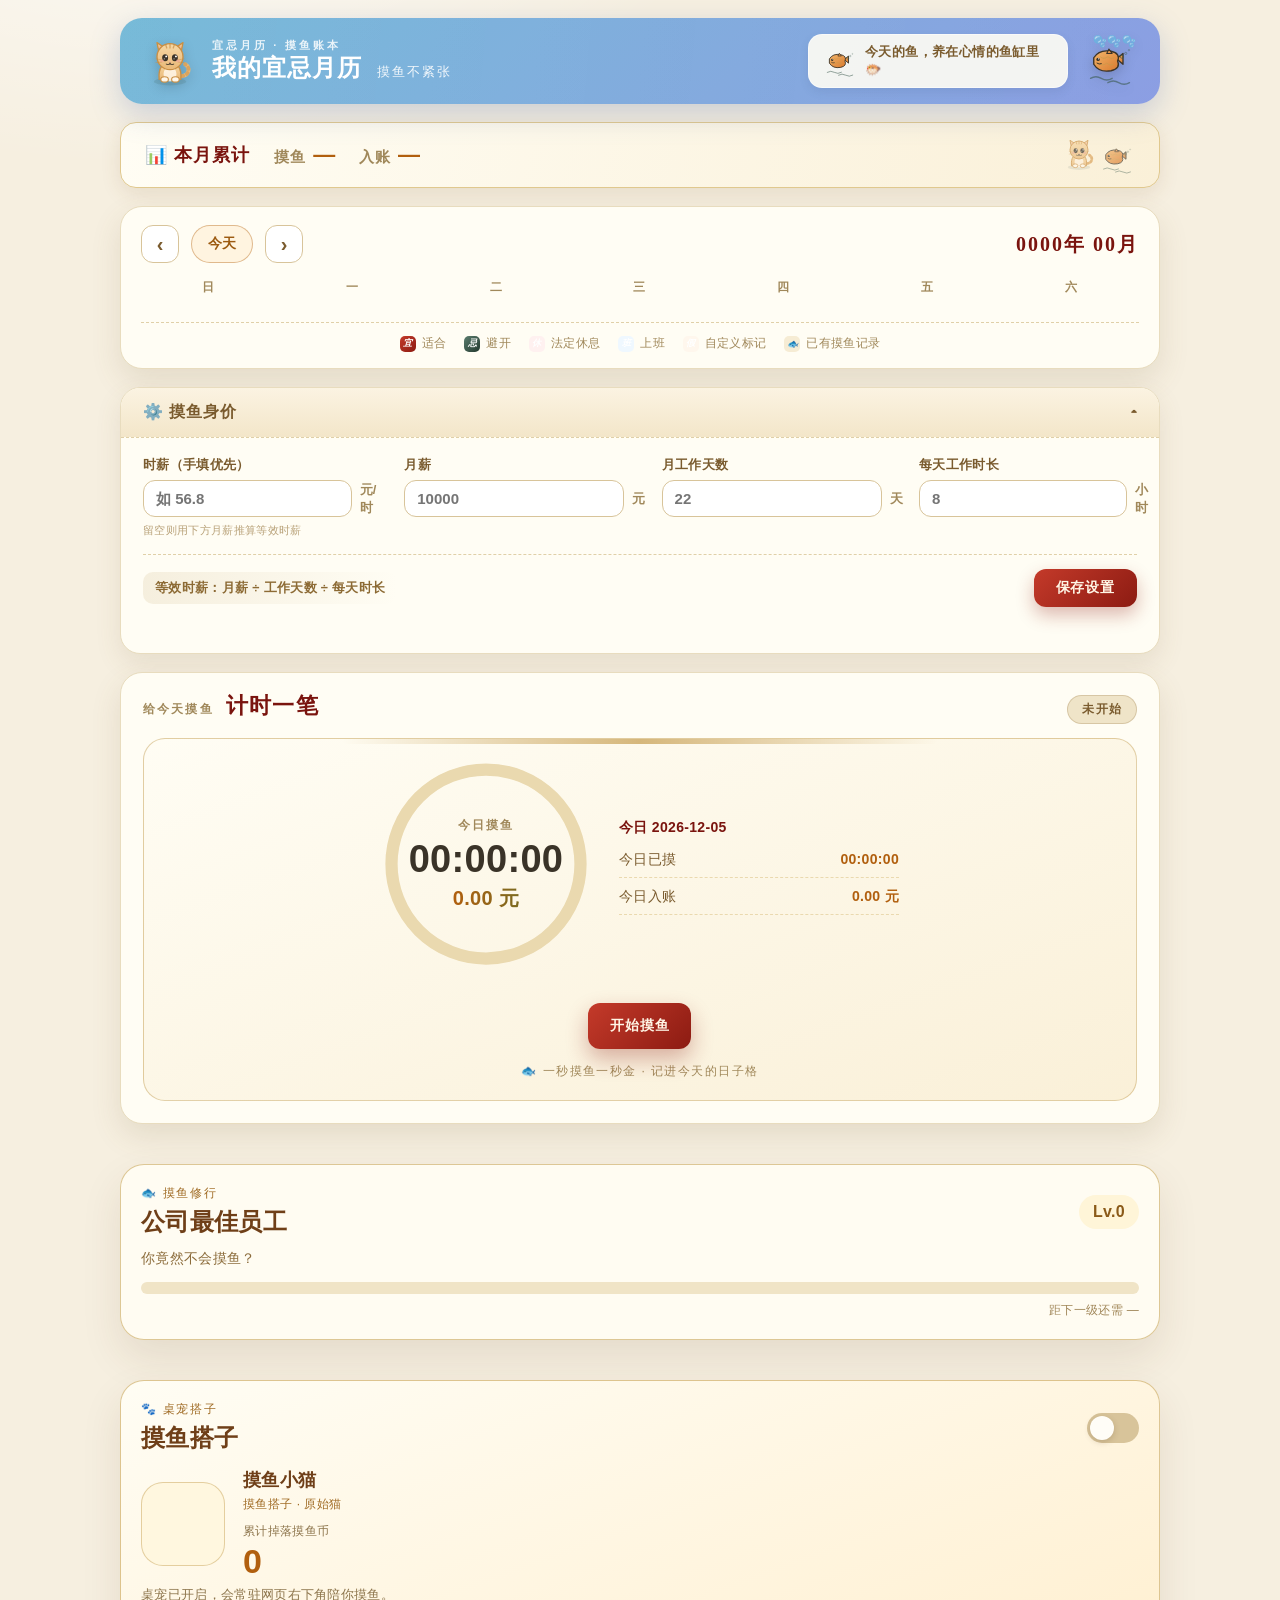
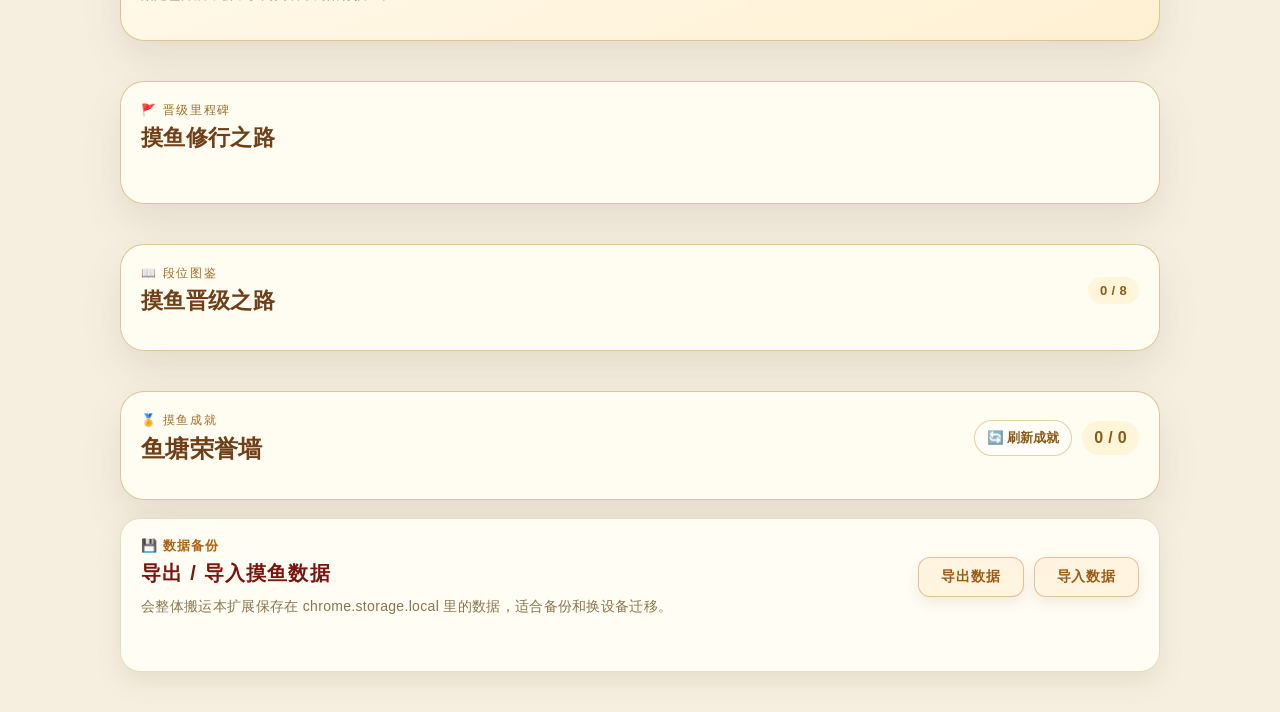
==== commit cbfdbca5: "Merge branch 'fix-tag' into feat-pet" ====
--- a/extension/full.html
+++ b/extension/full.html
@@ -56,7 +56,7 @@
         <span><i class="dot dot-yi">宜</i>适合</span>
         <span><i class="dot dot-ji">忌</i>避开</span>
         <span><i class="dot dot-holiday">休</i>法定休息</span>
-        <span><i class="dot dot-workday">班</i>调休上班</span>
+        <span><i class="dot dot-workday">班</i>上班</span>
         <span><i class="dot dot-user">假</i>自定义标记</span>
         <span><i class="dot dot-fish">🐟</i>已有摸鱼记录</span>
       </div>
